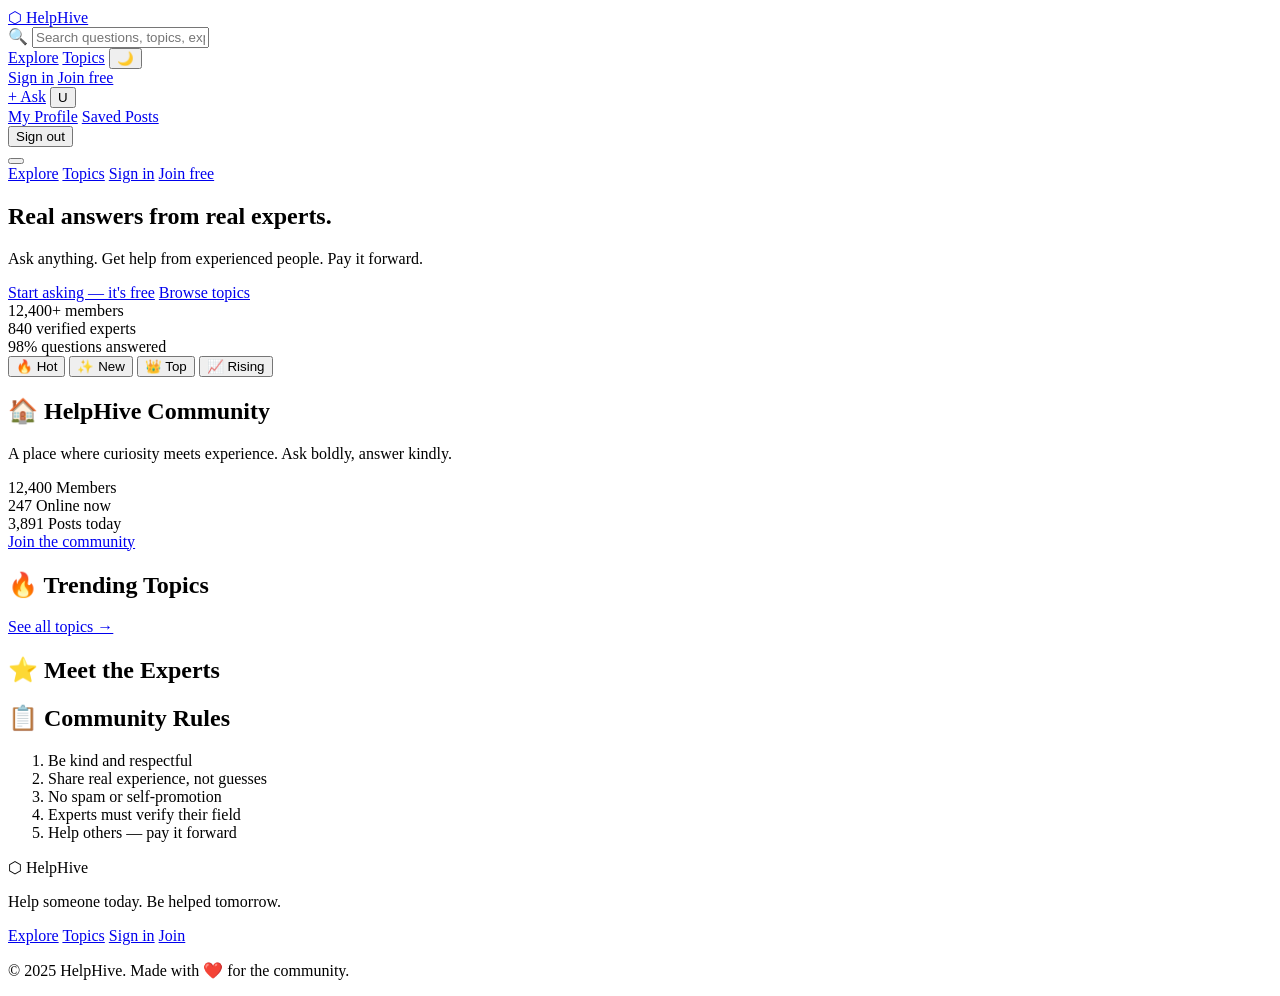
==== index.html @ 365abc17 "Add files via upload" ====
<!DOCTYPE html>
<html lang="en" data-theme="light">

<!--
  ============================================================
  HelpHive — index.html (HOME FEED)
  ============================================================
  This is the MAIN page users see when they visit the site.
  It shows a feed of posts from the community.

  BEGINNER TIP:
  Every HTML file starts with <!DOCTYPE html> — this tells
  the browser "this is a modern HTML5 page."

  The <html lang="en"> tag wraps EVERYTHING on the page.
  data-theme="light" is used by our CSS to switch between
  light and dark mode. JavaScript will change it to "dark".
  ============================================================
-->

<head>
  <!-- ── META TAGS ───────────────────────────────────────────
    Meta tags go in <head> — they are NOT visible on the page.
    They give the browser and search engines info about the page.
  ──────────────────────────────────────────────────────────── -->

  <!-- Tells the browser to use modern Unicode characters (emojis, special letters, etc.) -->
  <meta charset="UTF-8" />

  <!-- Makes the page look correct on phones (not zoomed out) -->
  <meta name="viewport" content="width=device-width, initial-scale=1.0" />

  <!-- The text shown in the browser tab -->
  <title>HelpHive — Home</title>

  <!-- A short description for search engines like Google -->
  <meta name="description" content="HelpHive — where young people find real answers from real experts." />

  <!-- ── GOOGLE FONTS ────────────────────────────────────────
    We load two fonts from Google:
    - "Plus Jakarta Sans" → used for headings (bold, modern)
    - "Inter" → used for body text (clean, readable)
    These two <link> tags must come BEFORE our CSS files.
  ──────────────────────────────────────────────────────────── -->
  <link rel="preconnect" href="https://fonts.googleapis.com" />
  <link rel="preconnect" href="https://fonts.gstatic.com" crossorigin />
  <link href="https://fonts.googleapis.com/css2?family=Plus+Jakarta+Sans:wght@400;500;600;700;800&family=Inter:wght@400;500;600&display=swap" rel="stylesheet" />

  <!-- ── CSS FILES ───────────────────────────────────────────
    We load our CSS in a specific order — each file builds on the previous one:
    1. reset.css      → removes all default browser styles
    2. variables.css  → defines our colors, sizes, fonts as variables
    3. components.css → styles for buttons, cards, navbar, etc.
    4. animations.css → all hover effects and transitions
  ──────────────────────────────────────────────────────────── -->
  <link rel="stylesheet" href="css/reset.css" />
  <link rel="stylesheet" href="css/variables.css" />
  <link rel="stylesheet" href="css/components.css" />
  <link rel="stylesheet" href="css/animations.css" />
</head>

<body>
  <!-- ══════════════════════════════════════════════════════
    NAVBAR — appears on EVERY page
    The <nav> tag is for navigation menus.
    class="navbar" means CSS will style it using .navbar rules.
  ══════════════════════════════════════════════════════════ -->
  <nav class="navbar">
    <div class="navbar__inner">

      <!-- LEFT SIDE: Logo -->
      <a href="index.html" class="navbar__logo">
        <!-- The logo icon (a honeycomb shape using text/emoji as placeholder) -->
        <span class="navbar__logo-icon" aria-hidden="true">⬡</span>
        <span class="navbar__logo-text">HelpHive</span>
      </a>

      <!-- CENTER: Search Bar -->
      <div class="navbar__search">
        <!-- role="search" tells screen readers this is a search area -->
        <div class="search-bar" role="search">
          <span class="search-bar__icon" aria-hidden="true">🔍</span>
          <input
            type="text"
            class="search-bar__input"
            placeholder="Search questions, topics, experts..."
            aria-label="Search HelpHive"
            id="searchInput"
          />
        </div>
      </div>

      <!-- RIGHT SIDE: Navigation Links + Buttons -->
      <div class="navbar__actions">
        <a href="explore.html" class="navbar__link">Explore</a>
        <a href="topic.html" class="navbar__link">Topics</a>

        <!-- Dark mode toggle button -->
        <!-- aria-label explains the button to screen readers (no visible text) -->
        <button class="btn btn--icon" id="themeToggle" aria-label="Toggle dark mode">
          <span id="themeIcon">🌙</span>
        </button>

        <!-- This shows when NOT logged in -->
        <div class="navbar__auth" id="navAuthButtons">
          <a href="login.html" class="btn btn--ghost">Sign in</a>
          <a href="signup.html" class="btn btn--primary">Join free</a>
        </div>

        <!-- This shows when logged IN (hidden by default, JS will show it) -->
        <div class="navbar__user hidden" id="navUserMenu">
          <a href="create-post.html" class="btn btn--accent">+ Ask</a>
          <button class="navbar__avatar" id="avatarBtn" aria-label="Open user menu">
            <!-- The avatar letter is set by JavaScript from the user's name -->
            <span id="avatarLetter">U</span>
          </button>
          <!-- Dropdown menu (shown when avatar is clicked) -->
          <div class="dropdown hidden" id="userDropdown">
            <a href="profile.html" class="dropdown__item">My Profile</a>
            <a href="profile.html#saved" class="dropdown__item">Saved Posts</a>
            <div class="dropdown__divider"></div>
            <button class="dropdown__item dropdown__item--danger" id="logoutBtn">Sign out</button>
          </div>
        </div>

        <!-- Hamburger button — only visible on mobile screens -->
        <button class="navbar__hamburger" id="hamburgerBtn" aria-label="Open menu">
          <span></span>
          <span></span>
          <span></span>
        </button>
      </div>
    </div>

    <!-- Mobile menu — slides down on small screens -->
    <div class="navbar__mobile-menu hidden" id="mobileMenu">
      <a href="explore.html" class="navbar__mobile-link">Explore</a>
      <a href="topic.html" class="navbar__mobile-link">Topics</a>
      <a href="login.html" class="navbar__mobile-link">Sign in</a>
      <a href="signup.html" class="navbar__mobile-link navbar__mobile-link--accent">Join free</a>
    </div>
  </nav>
  <!-- END NAVBAR -->

  <!-- ══════════════════════════════════════════════════════
    HERO BANNER — shown only on the home page
    A welcoming section at the top of the feed
  ══════════════════════════════════════════════════════════ -->
  <section class="hero">
    <div class="container">
      <div class="hero__content">
        <h1 class="hero__title">
          Real answers from <span class="hero__highlight">real experts.</span>
        </h1>
        <p class="hero__subtitle">
          Ask anything. Get help from experienced people. Pay it forward.
        </p>
        <div class="hero__cta">
          <a href="signup.html" class="btn btn--primary btn--large">Start asking — it's free</a>
          <a href="explore.html" class="btn btn--ghost btn--large">Browse topics</a>
        </div>
      </div>
      <!-- Floating stat badges (purely decorative, adds life to the hero) -->
      <div class="hero__stats" aria-hidden="true">
        <div class="stat-badge stat-badge--1">
          <span class="stat-badge__number" id="statMembers">12,400+</span>
          <span class="stat-badge__label">members</span>
        </div>
        <div class="stat-badge stat-badge--2">
          <span class="stat-badge__number" id="statExperts">840</span>
          <span class="stat-badge__label">verified experts</span>
        </div>
        <div class="stat-badge stat-badge--3">
          <span class="stat-badge__number" id="statAnswered">98%</span>
          <span class="stat-badge__label">questions answered</span>
        </div>
      </div>
    </div>
  </section>
  <!-- END HERO -->

  <!-- ══════════════════════════════════════════════════════
    MAIN CONTENT AREA
    <main> is the primary content of the page.
    We use a two-column layout: feed (left) + sidebar (right)
  ══════════════════════════════════════════════════════════ -->
  <main class="container layout--feed">

    <!-- ── LEFT COLUMN: POST FEED ────────────────────────── -->
    <section class="feed" aria-label="Post feed">

      <!-- Sort Tabs: Hot / New / Top / Rising -->
      <div class="feed__tabs" role="tablist" aria-label="Sort posts by">
        <!-- The "active" class highlights the selected tab -->
        <button class="feed__tab feed__tab--active" role="tab" data-sort="hot" aria-selected="true">
          🔥 Hot
        </button>
        <button class="feed__tab" role="tab" data-sort="new" aria-selected="false">
          ✨ New
        </button>
        <button class="feed__tab" role="tab" data-sort="top" aria-selected="false">
          👑 Top
        </button>
        <button class="feed__tab" role="tab" data-sort="rising" aria-selected="false">
          📈 Rising
        </button>
      </div>

      <!-- ── POST CARDS CONTAINER ──────────────────────────
        This <div> is EMPTY right now.
        JavaScript (posts.js) will read from data/posts.json
        and fill this area with post cards automatically.
        The class "reveal" triggers the scroll animation.
      ──────────────────────────────────────────────────────── -->
      <div class="post-list" id="postList" aria-live="polite">
        <!-- JS INSERTS POST CARDS HERE -->

        <!-- SKELETON LOADERS — shown while posts are loading -->
        <!-- JavaScript removes these once real posts appear -->
        <div class="post-card post-card--skeleton" aria-hidden="true">
          <div class="skeleton skeleton--vote"></div>
          <div class="post-card__body">
            <div class="skeleton skeleton--line skeleton--wide"></div>
            <div class="skeleton skeleton--line skeleton--medium"></div>
            <div class="skeleton skeleton--line skeleton--narrow"></div>
          </div>
        </div>
        <div class="post-card post-card--skeleton" aria-hidden="true">
          <div class="skeleton skeleton--vote"></div>
          <div class="post-card__body">
            <div class="skeleton skeleton--line skeleton--wide"></div>
            <div class="skeleton skeleton--line skeleton--medium"></div>
            <div class="skeleton skeleton--line skeleton--narrow"></div>
          </div>
        </div>
        <div class="post-card post-card--skeleton" aria-hidden="true">
          <div class="skeleton skeleton--vote"></div>
          <div class="post-card__body">
            <div class="skeleton skeleton--line skeleton--wide"></div>
            <div class="skeleton skeleton--line skeleton--medium"></div>
            <div class="skeleton skeleton--line skeleton--narrow"></div>
          </div>
        </div>
      </div>
      <!-- END POST LIST -->

    </section>
    <!-- END FEED -->

    <!-- ── RIGHT COLUMN: SIDEBAR ─────────────────────────── -->
    <aside class="sidebar" aria-label="Sidebar">

      <!-- Widget 1: Community Stats -->
      <div class="sidebar-widget reveal">
        <h2 class="sidebar-widget__title">🏠 HelpHive Community</h2>
        <p class="sidebar-widget__desc">
          A place where curiosity meets experience. Ask boldly, answer kindly.
        </p>
        <div class="community-stats">
          <!-- Each stat is a small number + label pair -->
          <div class="community-stat">
            <span class="community-stat__number" id="sidebarMembers">12,400</span>
            <span class="community-stat__label">Members</span>
          </div>
          <div class="community-stat">
            <span class="community-stat__number" id="sidebarOnline">247</span>
            <span class="community-stat__label">Online now</span>
          </div>
          <div class="community-stat">
            <span class="community-stat__number" id="sidebarPosts">3,891</span>
            <span class="community-stat__label">Posts today</span>
          </div>
        </div>
        <a href="signup.html" class="btn btn--primary btn--full">Join the community</a>
      </div>

      <!-- Widget 2: Trending Topics -->
      <div class="sidebar-widget reveal">
        <h2 class="sidebar-widget__title">🔥 Trending Topics</h2>
        <!-- This list is filled by JavaScript from topics.json -->
        <ul class="topic-list" id="sidebarTopics" aria-label="Trending topics">
          <!-- JS INSERTS TOPIC ITEMS HERE -->
        </ul>
        <a href="explore.html" class="sidebar-widget__link">See all topics →</a>
      </div>

      <!-- Widget 3: Meet the Experts -->
      <div class="sidebar-widget reveal">
        <h2 class="sidebar-widget__title">⭐ Meet the Experts</h2>
        <!-- Expert cards filled by JavaScript from users.json -->
        <div class="expert-list" id="sidebarExperts" aria-label="Featured experts">
          <!-- JS INSERTS EXPERT CARDS HERE -->
        </div>
      </div>

      <!-- Widget 4: House Rules -->
      <div class="sidebar-widget sidebar-widget--rules reveal">
        <h2 class="sidebar-widget__title">📋 Community Rules</h2>
        <ol class="rules-list">
          <li>Be kind and respectful</li>
          <li>Share real experience, not guesses</li>
          <li>No spam or self-promotion</li>
          <li>Experts must verify their field</li>
          <li>Help others — pay it forward</li>
        </ol>
      </div>

    </aside>
    <!-- END SIDEBAR -->

  </main>
  <!-- END MAIN -->

  <!-- ══════════════════════════════════════════════════════
    FOOTER — appears on every page
  ══════════════════════════════════════════════════════════ -->
  <footer class="footer">
    <div class="container footer__inner">
      <div class="footer__brand">
        <span class="footer__logo">⬡ HelpHive</span>
        <p class="footer__tagline">Help someone today. Be helped tomorrow.</p>
      </div>
      <nav class="footer__links" aria-label="Footer navigation">
        <a href="explore.html">Explore</a>
        <a href="topic.html">Topics</a>
        <a href="login.html">Sign in</a>
        <a href="signup.html">Join</a>
      </nav>
      <p class="footer__copy">© 2025 HelpHive. Made with ❤️ for the community.</p>
    </div>
  </footer>

  <!-- ══════════════════════════════════════════════════════
    TOAST NOTIFICATION CONTAINER
    This div is always in the page but invisible.
    JavaScript makes it appear when we need to show a message
    like "Voted!" or "Post saved!"
  ══════════════════════════════════════════════════════════ -->
  <div class="toast-container" id="toastContainer" aria-live="assertive" aria-atomic="true"></div>

  <!-- ── JAVASCRIPT FILES ────────────────────────────────────
    Scripts go at the BOTTOM of <body> — this is important!
    If scripts load before the HTML, they can't find elements.
    Load order matters:
    1. app.js   → runs first, sets up theme, navbar
    2. posts.js → loads post data and renders cards
    3. ui.js    → handles animations, toasts, modals
    4. auth.js  → checks if user is logged in
  ──────────────────────────────────────────────────────────── -->
  <script src="js/app.js"></script>
  <script src="js/posts.js"></script>
  <script src="js/ui.js"></script>
  <script src="js/auth.js"></script>
</body>
</html>
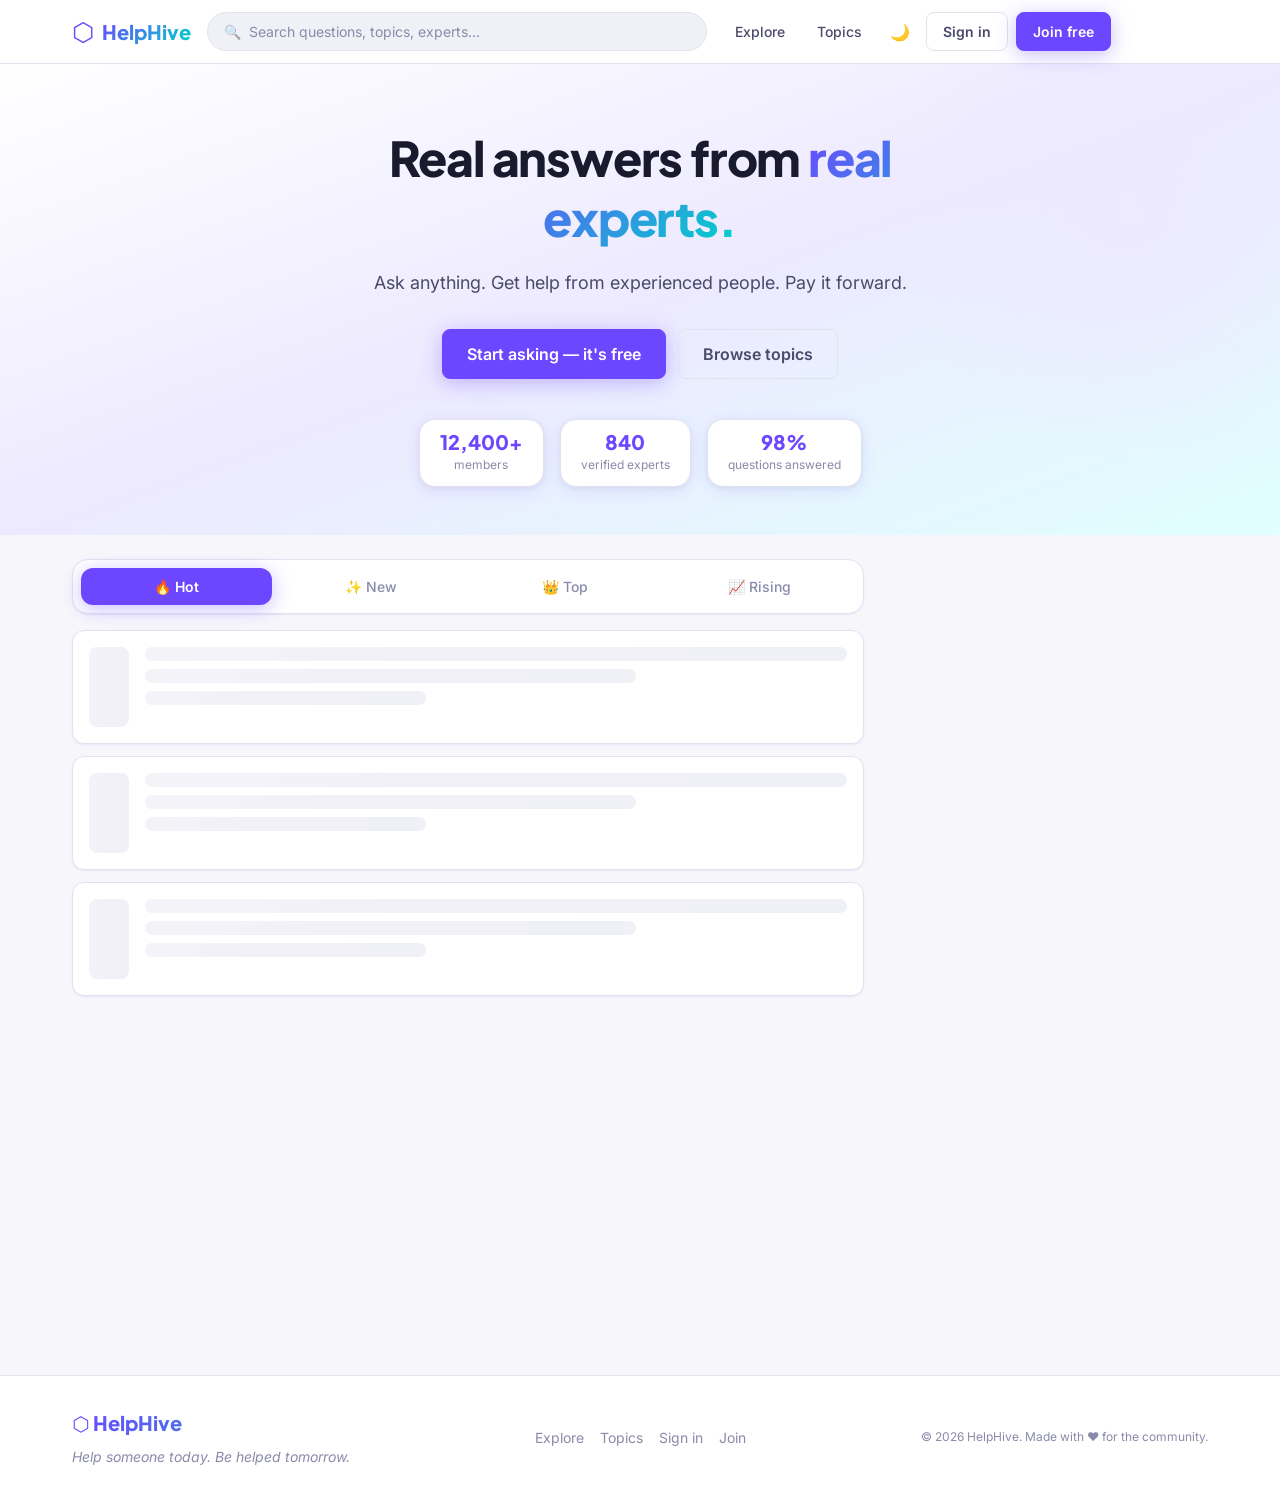
==== commit 83c292b0: "Update footer copyright year to 2026" ====
--- a/index.html
+++ b/index.html
@@ -326,7 +326,7 @@
         <a href="login.html">Sign in</a>
         <a href="signup.html">Join</a>
       </nav>
-      <p class="footer__copy">© 2025 HelpHive. Made with ❤️ for the community.</p>
+      <p class="footer__copy">© 2026 HelpHive. Made with ❤️ for the community.</p>
     </div>
   </footer>
 
--- a/css/variables.css
+++ b/css/variables.css
@@ -0,0 +1,256 @@
+/* ============================================================
+   HelpHive — variables.css
+   ============================================================
+   PURPOSE: Define ALL design tokens (colors, fonts, sizes,
+   spacing) as CSS custom properties (variables).
+
+   BEGINNER TIP:
+   A CSS variable looks like this: --variable-name: value;
+   You SET it inside :root {} which means "the whole page".
+   You USE it anywhere with: var(--variable-name)
+
+   WHY use variables?
+   If you want to change the brand color, you change ONE line
+   here and it updates everywhere on the whole site instantly!
+   ============================================================ */
+
+
+/* ── :root = LIGHT MODE (default) ──────────────────────────────
+   :root means the <html> element — the very top of the page.
+   Variables set here are available everywhere in CSS.
+────────────────────────────────────────────────────────────── */
+:root {
+
+  /* ────────────────────────────────────────────────────────
+     BRAND COLORS — the core HelpHive palette
+     Deep violet + electric teal = energetic, trustworthy, modern
+  ──────────────────────────────────────────────────────────── */
+
+  /* Primary brand — deep violet */
+  --color-brand:        #6C47FF;   /* Main brand color (buttons, links, accents) */
+  --color-brand-hover:  #5535E0;   /* Slightly darker for hover states */
+  --color-brand-light:  #EDE9FF;   /* Very light violet for backgrounds */
+  --color-brand-dark:   #3D1FCC;   /* Dark violet for text on light backgrounds */
+
+  /* Accent — electric teal */
+  --color-accent:       #00D4C8;   /* Secondary accent (tags, highlights) */
+  --color-accent-hover: #00B5AB;   /* Slightly darker for hover */
+  --color-accent-light: #E0FFFE;   /* Very light teal for backgrounds */
+
+  /* Vote colors */
+  --color-upvote:       #FF8C42;   /* Warm amber for upvote */
+  --color-upvote-bg:    #FFF4EC;   /* Light amber background */
+  --color-downvote:     #8B9AB5;   /* Muted blue-grey for downvote */
+
+  /* Status colors */
+  --color-success:      #22C55E;   /* Green — success messages */
+  --color-success-bg:   #F0FDF4;
+  --color-warning:      #F59E0B;   /* Amber — warnings */
+  --color-warning-bg:   #FFFBEB;
+  --color-danger:       #EF4444;   /* Red — errors, delete actions */
+  --color-danger-bg:    #FEF2F2;
+  --color-danger-hover: #DC2626;
+
+  /* Expert badge — golden gradient */
+  --color-expert:       #F59E0B;   /* Gold for expert badges */
+  --color-expert-bg:    #FFFBEB;
+  --color-expert-dark:  #92400E;
+
+  /* ────────────────────────────────────────────────────────
+     BACKGROUNDS & SURFACES — light mode
+     We use a warm near-white, not pure white, for a softer feel.
+  ──────────────────────────────────────────────────────────── */
+  --color-bg:           #F7F7FB;   /* Main page background */
+  --color-surface:      #FFFFFF;   /* Cards, widgets, inputs */
+  --color-surface-2:    #F0F0F7;   /* Slightly elevated surface */
+  --color-surface-hover:#EAEAF5;   /* Surface on hover */
+
+  /* ────────────────────────────────────────────────────────
+     TEXT COLORS — light mode
+  ──────────────────────────────────────────────────────────── */
+  --color-text:         #1A1A2E;   /* Primary text — near-black with blue tint */
+  --color-text-soft:    #4A4A6A;   /* Secondary text — softer, for meta info */
+  --color-text-muted:   #8A8AAA;   /* Muted text — timestamps, hints */
+  --color-text-on-brand:#FFFFFF;   /* Text on brand-colored backgrounds */
+
+  /* ────────────────────────────────────────────────────────
+     BORDERS
+  ──────────────────────────────────────────────────────────── */
+  --color-border:       #E2E2EF;   /* Default border */
+  --color-border-strong:#C5C5DD;   /* Stronger border for emphasis */
+
+  /* ────────────────────────────────────────────────────────
+     NAVBAR
+  ──────────────────────────────────────────────────────────── */
+  --color-navbar-bg:    rgba(255, 255, 255, 0.92); /* Semi-transparent */
+  --color-navbar-border:#E2E2EF;
+
+  /* ────────────────────────────────────────────────────────
+     SHADOWS — creates depth effect
+     Box shadows use: x-offset y-offset blur spread color
+  ──────────────────────────────────────────────────────────── */
+  --shadow-sm:    0 1px 3px rgba(108, 71, 255, 0.06),
+                  0 1px 2px rgba(0, 0, 0, 0.04);
+  --shadow-md:    0 4px 16px rgba(108, 71, 255, 0.10),
+                  0 2px 6px rgba(0, 0, 0, 0.06);
+  --shadow-lg:    0 10px 40px rgba(108, 71, 255, 0.14),
+                  0 4px 12px rgba(0, 0, 0, 0.08);
+  --shadow-brand: 0 4px 20px rgba(108, 71, 255, 0.35); /* Glowing brand shadow */
+  --shadow-expert:0 0 16px rgba(245, 158, 11, 0.40);  /* Glowing gold for experts */
+
+  /* ────────────────────────────────────────────────────────
+     TYPOGRAPHY — fonts and sizes
+  ──────────────────────────────────────────────────────────── */
+
+  /* Font families */
+  --font-display: 'Plus Jakarta Sans', system-ui, sans-serif; /* For headings */
+  --font-body:    'Inter', system-ui, sans-serif;              /* For body text */
+
+  /* Font sizes — named by their use, not just px values */
+  --text-xs:   0.75rem;    /*  12px — tiny labels, hints */
+  --text-sm:   0.875rem;   /*  14px — secondary text, captions */
+  --text-base: 1rem;       /*  16px — main body text */
+  --text-lg:   1.125rem;   /*  18px — slightly large body */
+  --text-xl:   1.25rem;    /*  20px — small headings */
+  --text-2xl:  1.5rem;     /*  24px — card headings */
+  --text-3xl:  1.875rem;   /*  30px — section headings */
+  --text-4xl:  2.25rem;    /*  36px — page titles */
+  --text-5xl:  3rem;       /*  48px — hero headings */
+
+  /* Font weights */
+  --weight-normal: 400;    /* Regular text */
+  --weight-medium: 500;    /* Slightly emphasized */
+  --weight-semibold: 600;  /* Labels, nav links */
+  --weight-bold:   700;    /* Headings */
+  --weight-extrabold: 800; /* Hero titles */
+
+  /* Line heights (spacing between lines of text) */
+  --leading-none:   1;     /* No extra space — icon-only */
+  --leading-tight:  1.25;  /* Headings */
+  --leading-snug:   1.375; /* Sub-headings */
+  --leading-normal: 1.5;   /* Body text */
+  --leading-relaxed:1.625; /* Long-form reading */
+
+  /* Letter spacing */
+  --tracking-tight: -0.025em;  /* Slightly compressed — big headings */
+  --tracking-normal: 0em;
+  --tracking-wide:  0.05em;    /* Spread out — small caps, labels */
+
+  /* ────────────────────────────────────────────────────────
+     SPACING SCALE — based on 4px grid
+     8px = 0.5rem, 16px = 1rem, 24px = 1.5rem, etc.
+     Using a scale keeps spacing consistent everywhere.
+  ──────────────────────────────────────────────────────────── */
+  --space-1:  0.25rem;   /*  4px */
+  --space-2:  0.5rem;    /*  8px */
+  --space-3:  0.75rem;   /* 12px */
+  --space-4:  1rem;      /* 16px */
+  --space-5:  1.25rem;   /* 20px */
+  --space-6:  1.5rem;    /* 24px */
+  --space-8:  2rem;      /* 32px */
+  --space-10: 2.5rem;    /* 40px */
+  --space-12: 3rem;      /* 48px */
+  --space-16: 4rem;      /* 64px */
+  --space-20: 5rem;      /* 80px */
+
+  /* ────────────────────────────────────────────────────────
+     BORDER RADIUS — how rounded corners are
+  ──────────────────────────────────────────────────────────── */
+  --radius-sm:   0.25rem;    /*  4px — subtle rounding */
+  --radius-md:   0.5rem;     /*  8px — buttons, inputs */
+  --radius-lg:   0.75rem;    /* 12px — cards */
+  --radius-xl:   1rem;       /* 16px — modals, larger cards */
+  --radius-2xl:  1.5rem;     /* 24px — pill shapes */
+  --radius-full: 9999px;     /* Perfect circle / pill */
+
+  /* ────────────────────────────────────────────────────────
+     TRANSITIONS — how fast animations happen
+  ──────────────────────────────────────────────────────────── */
+  --transition-fast:   150ms ease;        /* Quick: hover color changes */
+  --transition-base:   250ms ease;        /* Normal: most transitions */
+  --transition-slow:   400ms ease;        /* Slow: panel slides, reveals */
+  --transition-bounce: 300ms cubic-bezier(0.34, 1.56, 0.64, 1); /* Springy feel */
+
+  /* ────────────────────────────────────────────────────────
+     LAYOUT — page width and spacing
+  ──────────────────────────────────────────────────────────── */
+  --max-width:      1200px;   /* Maximum page content width */
+  --navbar-height:  64px;     /* Height of the fixed navbar */
+  --sidebar-width:  320px;    /* Width of the right sidebar */
+  --feed-width:     680px;    /* Width of the post feed */
+
+  /* Horizontal padding on the container */
+  --container-pad-x: clamp(1rem, 4vw, 2rem);
+  /* clamp(min, preferred, max) — smart responsive value */
+}
+
+
+/* ── DARK MODE ──────────────────────────────────────────────────
+   When JavaScript sets data-theme="dark" on the <body> tag,
+   these variable values OVERRIDE the ones above.
+   Only the color values need to change — fonts, spacing,
+   radius, and transitions stay the same.
+
+   BEGINNER TIP:
+   [data-theme="dark"] is a CSS "attribute selector".
+   It means "select the element that has data-theme set to dark".
+────────────────────────────────────────────────────────────── */
+[data-theme="dark"] {
+
+  /* Brand stays the same — violet works great on dark too */
+  --color-brand:        #7C5CFF;   /* Slightly lighter for better dark contrast */
+  --color-brand-hover:  #9070FF;
+  --color-brand-light:  #1E1640;   /* Dark violet tint for backgrounds */
+  --color-brand-dark:   #C4B5FF;   /* Light for text on dark */
+
+  --color-accent:       #00E5D8;   /* Brighter teal on dark */
+  --color-accent-light: #0D2E2D;
+
+  /* Dark backgrounds */
+  --color-bg:           #0F0F1A;   /* Main background — very dark navy */
+  --color-surface:      #1A1A2E;   /* Cards — dark navy */
+  --color-surface-2:    #22223A;   /* Elevated surface */
+  --color-surface-hover:#2A2A45;   /* Hover state */
+
+  /* Dark text */
+  --color-text:         #E8E8F5;   /* Near-white with slight blue tint */
+  --color-text-soft:    #9898BB;   /* Secondary text */
+  --color-text-muted:   #5C5C7A;   /* Muted text */
+
+  /* Dark borders */
+  --color-border:       #2A2A45;
+  --color-border-strong:#3A3A5C;
+
+  /* Dark navbar */
+  --color-navbar-bg:    rgba(15, 15, 26, 0.95);
+  --color-navbar-border:#2A2A45;
+
+  /* Darker shadows (less visible on dark backgrounds) */
+  --shadow-sm:    0 1px 3px rgba(0, 0, 0, 0.3);
+  --shadow-md:    0 4px 16px rgba(0, 0, 0, 0.4);
+  --shadow-lg:    0 10px 40px rgba(0, 0, 0, 0.5);
+  --shadow-brand: 0 4px 20px rgba(124, 92, 255, 0.5);
+
+  /* Status colors get lighter on dark backgrounds */
+  --color-success-bg:   #052E16;
+  --color-warning-bg:   #1C1400;
+  --color-danger-bg:    #1C0000;
+  --color-expert-bg:    #1C1000;
+}
+
+
+/* ── REDUCED MOTION ─────────────────────────────────────────────
+   Some users have motion sickness or prefer less animation.
+   This media query detects that setting and turns off animations.
+   This is an important accessibility feature.
+────────────────────────────────────────────────────────────── */
+@media (prefers-reduced-motion: reduce) {
+  *,
+  *::before,
+  *::after {
+    animation-duration: 0.01ms !important;
+    animation-iteration-count: 1 !important;
+    transition-duration: 0.01ms !important;
+    scroll-behavior: auto !important;
+  }
+}
--- a/css/components.css
+++ b/css/components.css
@@ -0,0 +1,3101 @@
+/* ============================================================
+   HelpHive — components.css
+   ============================================================
+   PURPOSE: Style every reusable UI piece — navbar, cards,
+   buttons, forms, sidebar, comments, modals, and more.
+
+   BEGINNER TIP:
+   CSS classes start with a dot: .class-name { }
+   We use a naming system called BEM:
+     .block {}           — the main component
+     .block__element {}  — a part inside it
+     .block--modifier {} — a variation of it
+   Example: .post-card, .post-card__title, .post-card--skeleton
+
+   ORDER MATTERS: More specific styles should come AFTER
+   general ones, so they can override them.
+   ============================================================ */
+
+
+/* ══════════════════════════════════════════════════════════════
+   1. LAYOUT UTILITIES
+   These classes control the overall page structure.
+══════════════════════════════════════════════════════════════ */
+
+/* .container centers page content and adds side padding */
+.container {
+  width: 100%;
+  max-width: var(--max-width);
+  margin-inline: auto;           /* margin-inline = left + right margin */
+  padding-inline: var(--container-pad-x);
+}
+
+/* Two-column layout: feed + sidebar (used on index, topic pages) */
+.layout--feed {
+  display: grid;
+  /* feed takes as much space as possible, sidebar has a fixed width */
+  grid-template-columns: 1fr var(--sidebar-width);
+  gap: var(--space-6);
+  padding-top: var(--space-6);
+  padding-bottom: var(--space-16);
+  align-items: start; /* Columns start at the top, don't stretch */
+}
+
+/* Layout for post detail page */
+.layout--post {
+  display: grid;
+  /* Main content | comments take 2/3, sidebar takes 1/3 */
+  grid-template-columns: 1fr var(--sidebar-width);
+  grid-template-rows: auto auto;
+  gap: var(--space-6);
+  padding-top: var(--space-6);
+  padding-bottom: var(--space-16);
+  align-items: start;
+}
+
+/* The comments section spans below the main article */
+.comments-section {
+  grid-column: 1 / 2; /* Stay in first column */
+}
+
+/* Profile page layout */
+.layout--profile {
+  padding-top: var(--space-4);
+  padding-bottom: var(--space-16);
+}
+
+/* Create post layout */
+.layout--create {
+  display: grid;
+  grid-template-columns: 1fr 320px;
+  gap: var(--space-6);
+  padding-top: var(--space-6);
+  padding-bottom: var(--space-16);
+  align-items: start;
+}
+
+/* Section header row (title + count on same line) */
+.section-header {
+  display: flex;
+  align-items: baseline;
+  justify-content: space-between;
+  margin-bottom: var(--space-5);
+}
+
+.section-title {
+  font-size: var(--text-xl);
+  font-weight: var(--weight-bold);
+  color: var(--color-text);
+}
+
+.section-count {
+  font-size: var(--text-sm);
+  color: var(--color-text-muted);
+}
+
+.section-sub {
+  font-size: var(--text-sm);
+  color: var(--color-text-soft);
+  margin-top: var(--space-1);
+}
+
+
+/* ══════════════════════════════════════════════════════════════
+   2. NAVBAR
+   Fixed at top. Background has blur effect for modern look.
+══════════════════════════════════════════════════════════════ */
+.navbar {
+  position: fixed;           /* Stays at top as you scroll */
+  top: 0;
+  left: 0;
+  right: 0;
+  z-index: 100;              /* z-index: higher = on top of other elements */
+  background: var(--color-navbar-bg);
+  border-bottom: 1px solid var(--color-navbar-border);
+  height: var(--navbar-height);
+
+  /* "Frosted glass" effect — blurs the content behind the navbar */
+  backdrop-filter: blur(12px);
+  -webkit-backdrop-filter: blur(12px); /* Safari needs the -webkit- prefix */
+
+  transition:
+    background var(--transition-base),
+    border-color var(--transition-base);
+}
+
+/* .navbar--minimal is for auth pages (login, signup) — no search bar */
+.navbar--minimal {
+  background: var(--color-surface);
+}
+
+/* The inner row — logo | search | actions all in a line */
+.navbar__inner {
+  display: flex;
+  align-items: center;
+  gap: var(--space-4);
+  height: 100%;
+  max-width: var(--max-width);
+  margin-inline: auto;
+  padding-inline: var(--container-pad-x);
+}
+
+/* LOGO — the brand name in the navbar */
+.navbar__logo {
+  display: flex;
+  align-items: center;
+  gap: var(--space-2);
+  text-decoration: none;
+  flex-shrink: 0; /* Don't let it shrink when space is tight */
+}
+
+.navbar__logo-icon {
+  font-size: 1.6rem;
+  color: var(--color-brand);
+  line-height: 1;
+
+  /* Spinning animation on hover — defined in animations.css */
+  transition: transform var(--transition-base);
+}
+
+.navbar__logo:hover .navbar__logo-icon {
+  transform: rotate(60deg) scale(1.1);
+}
+
+.navbar__logo-text {
+  font-family: var(--font-display);
+  font-size: var(--text-xl);
+  font-weight: var(--weight-extrabold);
+  color: var(--color-text);
+
+  /* Gradient text effect */
+  background: linear-gradient(135deg, var(--color-brand), var(--color-accent));
+  -webkit-background-clip: text;  /* Clip gradient to text shape */
+  -webkit-text-fill-color: transparent;
+  background-clip: text;
+}
+
+/* SEARCH BAR in navbar */
+.navbar__search {
+  flex: 1;        /* Take all remaining space */
+  max-width: 500px;
+}
+
+.search-bar {
+  display: flex;
+  align-items: center;
+  gap: var(--space-2);
+  background: var(--color-surface-2);
+  border: 1.5px solid var(--color-border);
+  border-radius: var(--radius-full);
+  padding: var(--space-2) var(--space-4);
+  transition:
+    border-color var(--transition-fast),
+    box-shadow var(--transition-fast),
+    background var(--transition-fast);
+}
+
+.search-bar:focus-within {
+  /* :focus-within applies when any child is focused */
+  border-color: var(--color-brand);
+  box-shadow: 0 0 0 3px var(--color-brand-light);
+  background: var(--color-surface);
+}
+
+.search-bar--large {
+  padding: var(--space-3) var(--space-5);
+  border-radius: var(--radius-xl);
+}
+
+.search-bar__icon {
+  font-size: var(--text-sm);
+  opacity: 0.5;
+  flex-shrink: 0;
+}
+
+.search-bar__input {
+  flex: 1;
+  font-size: var(--text-sm);
+  background: none;
+  border: none;
+  color: var(--color-text);
+}
+
+.search-bar__input::placeholder {
+  color: var(--color-text-muted);
+}
+
+/* RIGHT SIDE ACTIONS */
+.navbar__actions {
+  display: flex;
+  align-items: center;
+  gap: var(--space-2);
+  flex-shrink: 0;
+}
+
+.navbar__link {
+  font-size: var(--text-sm);
+  font-weight: var(--weight-medium);
+  color: var(--color-text-soft);
+  padding: var(--space-2) var(--space-3);
+  border-radius: var(--radius-md);
+  transition: color var(--transition-fast), background var(--transition-fast);
+  white-space: nowrap;
+}
+
+.navbar__link:hover,
+.navbar__link--active {
+  color: var(--color-brand);
+  background: var(--color-brand-light);
+}
+
+.navbar__auth {
+  display: flex;
+  align-items: center;
+  gap: var(--space-2);
+}
+
+.navbar__user {
+  display: flex;
+  align-items: center;
+  gap: var(--space-3);
+  position: relative; /* So the dropdown can position itself here */
+}
+
+/* Avatar circle button */
+.navbar__avatar {
+  width: 36px;
+  height: 36px;
+  border-radius: var(--radius-full);
+  background: linear-gradient(135deg, var(--color-brand), var(--color-accent));
+  color: white;
+  font-weight: var(--weight-bold);
+  font-size: var(--text-sm);
+  display: flex;
+  align-items: center;
+  justify-content: center;
+  cursor: pointer;
+  border: 2px solid transparent;
+  transition: border-color var(--transition-fast), transform var(--transition-bounce);
+}
+
+.navbar__avatar:hover {
+  border-color: var(--color-brand);
+  transform: scale(1.08);
+}
+
+/* DROPDOWN MENU */
+.dropdown {
+  position: absolute;
+  top: calc(100% + 8px);  /* Just below the avatar */
+  right: 0;
+  background: var(--color-surface);
+  border: 1px solid var(--color-border);
+  border-radius: var(--radius-lg);
+  box-shadow: var(--shadow-lg);
+  min-width: 180px;
+  overflow: hidden;
+  z-index: 200;
+
+  /* Animation: slide in from top */
+  animation: dropdownIn var(--transition-base) forwards;
+}
+
+@keyframes dropdownIn {
+  from { opacity: 0; transform: translateY(-8px); }
+  to   { opacity: 1; transform: translateY(0); }
+}
+
+.dropdown__item {
+  display: block;
+  width: 100%;
+  padding: var(--space-3) var(--space-4);
+  font-size: var(--text-sm);
+  color: var(--color-text-soft);
+  text-align: left;
+  transition: background var(--transition-fast), color var(--transition-fast);
+  cursor: pointer;
+}
+
+.dropdown__item:hover {
+  background: var(--color-surface-2);
+  color: var(--color-text);
+}
+
+.dropdown__item--danger {
+  color: var(--color-danger);
+}
+
+.dropdown__item--danger:hover {
+  background: var(--color-danger-bg);
+  color: var(--color-danger-hover);
+}
+
+.dropdown__divider {
+  height: 1px;
+  background: var(--color-border);
+  margin: var(--space-1) 0;
+}
+
+/* HAMBURGER — mobile menu button (3 stacked lines) */
+.navbar__hamburger {
+  display: none; /* Hidden on desktop */
+  flex-direction: column;
+  justify-content: center;
+  gap: 5px;
+  width: 36px;
+  height: 36px;
+  padding: var(--space-2);
+  border-radius: var(--radius-md);
+  cursor: pointer;
+  transition: background var(--transition-fast);
+}
+
+.navbar__hamburger:hover {
+  background: var(--color-surface-2);
+}
+
+/* Each line of the hamburger icon */
+.navbar__hamburger span {
+  display: block;
+  width: 100%;
+  height: 2px;
+  background: var(--color-text-soft);
+  border-radius: var(--radius-full);
+  transition: transform var(--transition-base), opacity var(--transition-base);
+}
+
+/* MOBILE MENU — slides down from navbar */
+.navbar__mobile-menu {
+  border-top: 1px solid var(--color-border);
+  padding: var(--space-3) var(--container-pad-x);
+  display: flex;
+  flex-direction: column;
+  gap: var(--space-1);
+  background: var(--color-navbar-bg);
+  backdrop-filter: blur(12px);
+}
+
+.navbar__mobile-link {
+  display: block;
+  padding: var(--space-3) var(--space-4);
+  font-size: var(--text-base);
+  font-weight: var(--weight-medium);
+  color: var(--color-text-soft);
+  border-radius: var(--radius-md);
+  transition: background var(--transition-fast), color var(--transition-fast);
+}
+
+.navbar__mobile-link:hover {
+  background: var(--color-surface-2);
+  color: var(--color-text);
+}
+
+.navbar__mobile-link--accent {
+  color: var(--color-brand);
+  font-weight: var(--weight-bold);
+}
+
+/* Add top padding to body so content isn't hidden under fixed navbar */
+body {
+  padding-top: var(--navbar-height);
+}
+
+
+/* ══════════════════════════════════════════════════════════════
+   3. BUTTONS
+   All button styles in one place.
+══════════════════════════════════════════════════════════════ */
+
+/* BASE BUTTON — all buttons share these styles */
+.btn {
+  display: inline-flex;
+  align-items: center;
+  justify-content: center;
+  gap: var(--space-2);
+  padding: var(--space-2) var(--space-4);
+  font-size: var(--text-sm);
+  font-weight: var(--weight-semibold);
+  font-family: var(--font-body);
+  border-radius: var(--radius-md);
+  cursor: pointer;
+  text-decoration: none;
+  white-space: nowrap;
+  border: 1.5px solid transparent;
+  line-height: 1.5;
+
+  /* Transition all changes smoothly */
+  transition:
+    background var(--transition-fast),
+    color var(--transition-fast),
+    border-color var(--transition-fast),
+    box-shadow var(--transition-fast),
+    transform var(--transition-bounce);
+}
+
+/* Small "bounce up" on hover and satisfying "press down" on click */
+.btn:hover {
+  transform: translateY(-1px);
+}
+
+.btn:active {
+  transform: translateY(1px) scale(0.98);
+}
+
+/* BUTTON VARIANTS */
+
+/* Primary — solid brand color (most important actions) */
+.btn--primary {
+  background: var(--color-brand);
+  color: var(--color-text-on-brand);
+  border-color: var(--color-brand);
+  box-shadow: var(--shadow-brand);
+}
+
+.btn--primary:hover {
+  background: var(--color-brand-hover);
+  border-color: var(--color-brand-hover);
+  box-shadow: 0 6px 24px rgba(108, 71, 255, 0.45);
+  color: white;
+}
+
+/* Ghost — transparent with border (secondary actions) */
+.btn--ghost {
+  background: transparent;
+  color: var(--color-text-soft);
+  border-color: var(--color-border);
+}
+
+.btn--ghost:hover {
+  background: var(--color-surface-2);
+  color: var(--color-text);
+  border-color: var(--color-border-strong);
+}
+
+/* Accent — teal (alternative actions, tags) */
+.btn--accent {
+  background: var(--color-accent);
+  color: #0A2525;  /* Dark text on teal for contrast */
+  border-color: var(--color-accent);
+}
+
+.btn--accent:hover {
+  background: var(--color-accent-hover);
+  border-color: var(--color-accent-hover);
+  color: #0A2525;
+}
+
+/* Danger — red (delete, report) */
+.btn--danger {
+  color: var(--color-danger);
+  border-color: transparent;
+}
+
+.btn--danger:hover {
+  background: var(--color-danger-bg);
+  border-color: var(--color-danger);
+}
+
+/* Social — for Google/GitHub login buttons */
+.btn--social {
+  background: var(--color-surface-2);
+  color: var(--color-text);
+  border: 1.5px solid var(--color-border);
+  flex: 1;
+  padding: var(--space-3) var(--space-4);
+}
+
+.btn--social:hover {
+  background: var(--color-surface-hover);
+  border-color: var(--color-border-strong);
+}
+
+/* Icon — square button for icons (dark mode toggle) */
+.btn--icon {
+  width: 36px;
+  height: 36px;
+  padding: 0;
+  border-radius: var(--radius-md);
+  font-size: 1rem;
+  color: var(--color-text-soft);
+  border: 1.5px solid transparent;
+}
+
+.btn--icon:hover {
+  background: var(--color-surface-2);
+  color: var(--color-text);
+  border-color: var(--color-border);
+  transform: translateY(0) rotate(12deg); /* Fun rotate on hover */
+}
+
+/* SIZE MODIFIERS */
+.btn--small {
+  padding: var(--space-1) var(--space-3);
+  font-size: var(--text-xs);
+}
+
+.btn--large {
+  padding: var(--space-3) var(--space-6);
+  font-size: var(--text-base);
+}
+
+/* Full width button */
+.btn--full {
+  width: 100%;
+  display: flex;
+}
+
+
+/* ══════════════════════════════════════════════════════════════
+   4. BADGES
+   Small labels that show user status (Expert, Helper, etc.)
+══════════════════════════════════════════════════════════════ */
+.badge {
+  display: inline-flex;
+  align-items: center;
+  gap: var(--space-1);
+  padding: 2px var(--space-2);
+  border-radius: var(--radius-full);
+  font-size: var(--text-xs);
+  font-weight: var(--weight-semibold);
+  line-height: 1.5;
+  white-space: nowrap;
+}
+
+/* Expert badge — gold with glow (most important badge) */
+.badge--expert {
+  background: var(--color-expert-bg);
+  color: var(--color-expert-dark);
+  border: 1px solid var(--color-expert);
+
+  /* Glow animation is in animations.css */
+  animation: expertGlow 3s ease-in-out infinite;
+}
+
+/* Larger version of the expert badge */
+.badge--large {
+  font-size: var(--text-sm);
+  padding: var(--space-1) var(--space-3);
+}
+
+/* Answer type badge */
+.badge--answer {
+  background: var(--color-success-bg);
+  color: var(--color-success);
+  border: 1px solid var(--color-success);
+}
+
+.badge--question {
+  background: var(--color-brand-light);
+  color: var(--color-brand);
+  border: 1px solid var(--color-brand);
+}
+
+/* Earned achievement badges on profile */
+.earned-badge {
+  display: inline-flex;
+  align-items: center;
+  gap: var(--space-1);
+  padding: var(--space-2) var(--space-3);
+  background: var(--color-surface-2);
+  border: 1.5px solid var(--color-border);
+  border-radius: var(--radius-full);
+  font-size: var(--text-sm);
+  font-weight: var(--weight-medium);
+  color: var(--color-text-soft);
+  transition: border-color var(--transition-fast), color var(--transition-fast);
+}
+
+.earned-badge:hover {
+  border-color: var(--color-brand);
+  color: var(--color-brand);
+}
+
+
+/* ══════════════════════════════════════════════════════════════
+   5. TOPIC TAGS (small colored pill labels)
+══════════════════════════════════════════════════════════════ */
+.topic-tag {
+  display: inline-flex;
+  align-items: center;
+  padding: 2px var(--space-3);
+  background: var(--color-accent-light);
+  color: var(--color-accent-hover);
+  border-radius: var(--radius-full);
+  font-size: var(--text-xs);
+  font-weight: var(--weight-semibold);
+  text-decoration: none;
+  transition:
+    background var(--transition-fast),
+    color var(--transition-fast),
+    transform var(--transition-bounce);
+}
+
+.topic-tag:hover {
+  background: var(--color-accent);
+  color: #0A2525;
+  transform: translateY(-1px);
+}
+
+/* Small keyword tag (used in post detail tags section) */
+.tag {
+  display: inline-block;
+  padding: 2px var(--space-2);
+  background: var(--color-surface-2);
+  border: 1px solid var(--color-border);
+  border-radius: var(--radius-sm);
+  font-size: var(--text-xs);
+  color: var(--color-text-muted);
+  font-family: monospace; /* Code font for tag keywords */
+}
+
+
+/* ══════════════════════════════════════════════════════════════
+   6. HERO SECTION (index.html only)
+══════════════════════════════════════════════════════════════ */
+.hero {
+  background: linear-gradient(
+    160deg,
+    var(--color-surface) 0%,
+    var(--color-brand-light) 50%,
+    var(--color-accent-light) 100%
+  );
+  padding: var(--space-16) 0 var(--space-12);
+  overflow: hidden;
+  position: relative;
+}
+
+/* Decorative background blob */
+.hero::before {
+  content: '';
+  position: absolute;
+  top: -100px;
+  right: -100px;
+  width: 500px;
+  height: 500px;
+  background: radial-gradient(circle, var(--color-brand-light) 0%, transparent 70%);
+  border-radius: var(--radius-full);
+  pointer-events: none; /* Clicks go through this element */
+}
+
+.hero .container {
+  display: flex;
+  flex-direction: column;
+  align-items: center;
+  text-align: center;
+  position: relative;
+  z-index: 1; /* Above the ::before blob */
+}
+
+.hero__content {
+  max-width: 640px;
+}
+
+.hero__title {
+  font-size: clamp(var(--text-3xl), 5vw, var(--text-5xl));
+  font-weight: var(--weight-extrabold);
+  line-height: var(--leading-tight);
+  letter-spacing: var(--tracking-tight);
+  color: var(--color-text);
+  margin-bottom: var(--space-5);
+}
+
+/* The highlighted word in the hero title */
+.hero__highlight {
+  background: linear-gradient(135deg, var(--color-brand), var(--color-accent));
+  -webkit-background-clip: text;
+  -webkit-text-fill-color: transparent;
+  background-clip: text;
+  position: relative;
+}
+
+.hero__subtitle {
+  font-size: var(--text-lg);
+  color: var(--color-text-soft);
+  line-height: var(--leading-relaxed);
+  margin-bottom: var(--space-8);
+}
+
+.hero__cta {
+  display: flex;
+  gap: var(--space-3);
+  justify-content: center;
+  flex-wrap: wrap;
+  margin-bottom: var(--space-10);
+}
+
+/* Floating stat badges in the hero */
+.hero__stats {
+  display: flex;
+  gap: var(--space-4);
+  flex-wrap: wrap;
+  justify-content: center;
+}
+
+.stat-badge {
+  background: var(--color-surface);
+  border: 1.5px solid var(--color-border);
+  border-radius: var(--radius-xl);
+  padding: var(--space-3) var(--space-5);
+  box-shadow: var(--shadow-md);
+  display: flex;
+  flex-direction: column;
+  align-items: center;
+
+  /* Each badge appears at a slightly different time */
+  animation: floatBadge 3s ease-in-out infinite;
+}
+
+/* Stagger the float animation for each badge */
+.stat-badge--1 { animation-delay: 0s; }
+.stat-badge--2 { animation-delay: 0.5s; }
+.stat-badge--3 { animation-delay: 1s; }
+
+.stat-badge__number {
+  font-family: var(--font-display);
+  font-size: var(--text-xl);
+  font-weight: var(--weight-extrabold);
+  color: var(--color-brand);
+  line-height: 1;
+}
+
+.stat-badge__label {
+  font-size: var(--text-xs);
+  color: var(--color-text-muted);
+  margin-top: var(--space-1);
+}
+
+
+/* ══════════════════════════════════════════════════════════════
+   7. PAGE HEADER (used on explore.html, topic.html, etc.)
+══════════════════════════════════════════════════════════════ */
+.page-header {
+  background: linear-gradient(135deg, var(--color-brand-light), var(--color-accent-light));
+  padding: var(--space-12) 0 var(--space-10);
+  text-align: center;
+  border-bottom: 1px solid var(--color-border);
+}
+
+.page-header--small {
+  padding: var(--space-8) 0;
+}
+
+.page-header__title {
+  font-size: var(--text-4xl);
+  font-weight: var(--weight-extrabold);
+  letter-spacing: var(--tracking-tight);
+  margin-bottom: var(--space-3);
+}
+
+.page-header__sub {
+  font-size: var(--text-lg);
+  color: var(--color-text-soft);
+}
+
+.explore-search {
+  max-width: 560px;
+  margin: var(--space-8) auto 0;
+}
+
+
+/* ══════════════════════════════════════════════════════════════
+   8. FEED TABS (Hot / New / Top / Rising)
+══════════════════════════════════════════════════════════════ */
+.feed__tabs {
+  display: flex;
+  gap: var(--space-1);
+  padding: var(--space-2);
+  background: var(--color-surface);
+  border: 1px solid var(--color-border);
+  border-radius: var(--radius-xl);
+  margin-bottom: var(--space-4);
+  box-shadow: var(--shadow-sm);
+}
+
+.feed__tab {
+  flex: 1;
+  padding: var(--space-2) var(--space-3);
+  font-size: var(--text-sm);
+  font-weight: var(--weight-medium);
+  color: var(--color-text-muted);
+  border-radius: var(--radius-lg);
+  border: none;
+  background: none;
+  cursor: pointer;
+  transition:
+    background var(--transition-fast),
+    color var(--transition-fast),
+    box-shadow var(--transition-fast);
+}
+
+.feed__tab:hover {
+  color: var(--color-text);
+  background: var(--color-surface-2);
+}
+
+/* The currently selected tab */
+.feed__tab--active {
+  background: var(--color-brand);
+  color: white;
+  font-weight: var(--weight-semibold);
+  box-shadow: var(--shadow-brand);
+}
+
+.feed__tab--active:hover {
+  background: var(--color-brand-hover);
+  color: white;
+}
+
+
+/* ══════════════════════════════════════════════════════════════
+   9. POST CARDS
+   The main content card shown in the feed.
+══════════════════════════════════════════════════════════════ */
+.post-list {
+  display: flex;
+  flex-direction: column;
+  gap: var(--space-3);
+}
+
+.post-card {
+  display: flex;
+  gap: var(--space-4);
+  background: var(--color-surface);
+  border: 1.5px solid var(--color-border);
+  border-radius: var(--radius-lg);
+  padding: var(--space-4);
+  box-shadow: var(--shadow-sm);
+  text-decoration: none;
+  color: inherit;
+  position: relative;
+  overflow: hidden;
+
+  /* Smooth "lift" on hover */
+  transition:
+    border-color var(--transition-fast),
+    box-shadow var(--transition-base),
+    transform var(--transition-base);
+}
+
+/* Colored left border accent */
+.post-card::before {
+  content: '';
+  position: absolute;
+  left: 0;
+  top: 0;
+  bottom: 0;
+  width: 3px;
+  background: var(--color-brand);
+  transform: scaleY(0);
+  transform-origin: bottom;
+  transition: transform var(--transition-base);
+  border-radius: var(--radius-full);
+}
+
+.post-card:hover {
+  border-color: var(--color-brand);
+  box-shadow: var(--shadow-md);
+  transform: translateY(-2px);
+}
+
+.post-card:hover::before {
+  transform: scaleY(1); /* Slide up the left accent on hover */
+}
+
+/* VOTE COLUMN — left side of the card */
+.post-card__vote {
+  display: flex;
+  flex-direction: column;
+  align-items: center;
+  gap: var(--space-1);
+  min-width: 40px;
+  flex-shrink: 0;
+}
+
+/* MAIN CONTENT — right side of the card */
+.post-card__body {
+  flex: 1;
+  min-width: 0; /* Allows text to truncate properly */
+}
+
+/* Post meta line: topic tag | author | time */
+.post-card__meta {
+  display: flex;
+  align-items: center;
+  gap: var(--space-2);
+  flex-wrap: wrap;
+  margin-bottom: var(--space-2);
+}
+
+.post-card__title {
+  font-size: var(--text-base);
+  font-weight: var(--weight-semibold);
+  color: var(--color-text);
+  line-height: var(--leading-snug);
+  margin-bottom: var(--space-2);
+
+  /* Truncate to 2 lines with "..." if too long */
+  display: -webkit-box;
+  -webkit-line-clamp: 2;
+  -webkit-box-orient: vertical;
+  overflow: hidden;
+}
+
+.post-card__title:hover {
+  color: var(--color-brand);
+}
+
+.post-card__excerpt {
+  font-size: var(--text-sm);
+  color: var(--color-text-soft);
+  line-height: var(--leading-normal);
+  margin-bottom: var(--space-3);
+
+  /* Truncate to 2 lines */
+  display: -webkit-box;
+  -webkit-line-clamp: 2;
+  -webkit-box-orient: vertical;
+  overflow: hidden;
+}
+
+/* Bottom row: comment count, share buttons */
+.post-card__footer {
+  display: flex;
+  align-items: center;
+  gap: var(--space-4);
+}
+
+.post-card__stat {
+  display: flex;
+  align-items: center;
+  gap: var(--space-1);
+  font-size: var(--text-xs);
+  color: var(--color-text-muted);
+  transition: color var(--transition-fast);
+}
+
+.post-card__stat:hover {
+  color: var(--color-brand);
+}
+
+.post-card__author {
+  font-size: var(--text-xs);
+  color: var(--color-text-muted);
+}
+
+.post-card__time {
+  font-size: var(--text-xs);
+  color: var(--color-text-muted);
+}
+
+
+/* ══════════════════════════════════════════════════════════════
+   10. VOTE BUTTONS
+══════════════════════════════════════════════════════════════ */
+.vote-btn {
+  width: 28px;
+  height: 28px;
+  border-radius: var(--radius-md);
+  font-size: var(--text-xs);
+  font-weight: var(--weight-bold);
+  color: var(--color-text-muted);
+  background: transparent;
+  border: 1.5px solid var(--color-border);
+  cursor: pointer;
+  display: flex;
+  align-items: center;
+  justify-content: center;
+
+  transition:
+    color var(--transition-fast),
+    background var(--transition-fast),
+    border-color var(--transition-fast),
+    transform var(--transition-bounce);
+}
+
+.vote-btn:hover {
+  transform: scale(1.15);
+}
+
+.vote-btn--up:hover {
+  color: var(--color-upvote);
+  background: var(--color-upvote-bg);
+  border-color: var(--color-upvote);
+}
+
+.vote-btn--down:hover {
+  color: var(--color-downvote);
+  background: var(--color-surface-2);
+  border-color: var(--color-downvote);
+}
+
+/* Active state — when user has voted */
+.vote-btn--up.voted {
+  color: var(--color-upvote);
+  background: var(--color-upvote-bg);
+  border-color: var(--color-upvote);
+  animation: votePopPulse var(--transition-bounce);
+}
+
+.vote-btn--down.voted {
+  color: var(--color-downvote);
+  background: var(--color-surface-2);
+  border-color: var(--color-downvote);
+}
+
+.vote-count {
+  font-size: var(--text-sm);
+  font-weight: var(--weight-bold);
+  color: var(--color-text);
+  min-width: 20px;
+  text-align: center;
+  line-height: 1;
+}
+
+/* Vote group for post detail page (horizontal layout) */
+.vote-group {
+  display: flex;
+  align-items: center;
+  gap: var(--space-2);
+}
+
+
+/* ══════════════════════════════════════════════════════════════
+   11. SKELETON LOADERS
+   Shimmer placeholders shown while content is loading.
+══════════════════════════════════════════════════════════════ */
+.post-card--skeleton {
+  pointer-events: none; /* Can't click skeleton cards */
+}
+
+.skeleton {
+  background: var(--color-surface-2);
+  border-radius: var(--radius-md);
+  position: relative;
+  overflow: hidden;
+}
+
+/* The shimmer animation moves a highlight across the skeleton */
+.skeleton::after {
+  content: '';
+  position: absolute;
+  top: 0;
+  left: -100%;
+  width: 200%;
+  height: 100%;
+  background: linear-gradient(
+    90deg,
+    transparent 0%,
+    rgba(255, 255, 255, 0.12) 40%,
+    rgba(255, 255, 255, 0.20) 50%,
+    rgba(255, 255, 255, 0.12) 60%,
+    transparent 100%
+  );
+  animation: skeletonShimmer 1.5s ease-in-out infinite;
+}
+
+[data-theme="dark"] .skeleton::after {
+  background: linear-gradient(
+    90deg,
+    transparent 0%,
+    rgba(255, 255, 255, 0.04) 40%,
+    rgba(255, 255, 255, 0.08) 50%,
+    rgba(255, 255, 255, 0.04) 60%,
+    transparent 100%
+  );
+}
+
+.skeleton--vote  { width: 40px; height: 80px; flex-shrink: 0; }
+.skeleton--line  { height: 14px; margin-bottom: var(--space-2); }
+.skeleton--wide  { width: 100%; }
+.skeleton--medium{ width: 70%; }
+.skeleton--narrow{ width: 40%; }
+
+
+/* ══════════════════════════════════════════════════════════════
+   12. SIDEBAR WIDGETS
+══════════════════════════════════════════════════════════════ */
+.sidebar {
+  display: flex;
+  flex-direction: column;
+  gap: var(--space-4);
+  /* position: sticky makes the sidebar follow as you scroll */
+  position: sticky;
+  top: calc(var(--navbar-height) + var(--space-4));
+  max-height: calc(100vh - var(--navbar-height) - var(--space-8));
+  overflow-y: auto;
+  scrollbar-width: none; /* Hide scrollbar in Firefox */
+}
+
+.sidebar::-webkit-scrollbar {
+  display: none; /* Hide scrollbar in Chrome/Safari */
+}
+
+.sidebar-widget {
+  background: var(--color-surface);
+  border: 1.5px solid var(--color-border);
+  border-radius: var(--radius-lg);
+  padding: var(--space-5);
+  box-shadow: var(--shadow-sm);
+  transition:
+    border-color var(--transition-fast),
+    box-shadow var(--transition-base);
+}
+
+.sidebar-widget:hover {
+  border-color: var(--color-brand);
+  box-shadow: var(--shadow-md);
+}
+
+.sidebar-widget__title {
+  font-size: var(--text-sm);
+  font-weight: var(--weight-bold);
+  letter-spacing: var(--tracking-wide);
+  text-transform: uppercase;
+  color: var(--color-text-muted);
+  margin-bottom: var(--space-4);
+}
+
+.sidebar-widget__desc {
+  font-size: var(--text-sm);
+  color: var(--color-text-soft);
+  line-height: var(--leading-relaxed);
+  margin-bottom: var(--space-4);
+}
+
+.sidebar-widget__link {
+  display: inline-block;
+  font-size: var(--text-sm);
+  font-weight: var(--weight-medium);
+  color: var(--color-brand);
+  margin-top: var(--space-3);
+  transition: gap var(--transition-fast);
+}
+
+.sidebar-widget__link:hover {
+  color: var(--color-brand-hover);
+}
+
+/* Community stats inside widget */
+.community-stats {
+  display: grid;
+  grid-template-columns: repeat(3, 1fr);
+  gap: var(--space-3);
+  margin-bottom: var(--space-4);
+  text-align: center;
+}
+
+.community-stat__number {
+  display: block;
+  font-size: var(--text-xl);
+  font-weight: var(--weight-extrabold);
+  color: var(--color-brand);
+  font-family: var(--font-display);
+}
+
+.community-stat__label {
+  display: block;
+  font-size: var(--text-xs);
+  color: var(--color-text-muted);
+  margin-top: 2px;
+}
+
+/* Trending topics list */
+.topic-list {
+  display: flex;
+  flex-direction: column;
+  gap: var(--space-1);
+}
+
+.topic-list__item {
+  display: flex;
+  align-items: center;
+  justify-content: space-between;
+  padding: var(--space-2) var(--space-3);
+  border-radius: var(--radius-md);
+  text-decoration: none;
+  color: var(--color-text-soft);
+  font-size: var(--text-sm);
+  transition: background var(--transition-fast), color var(--transition-fast);
+}
+
+.topic-list__item:hover {
+  background: var(--color-brand-light);
+  color: var(--color-brand);
+}
+
+.topic-list__count {
+  font-size: var(--text-xs);
+  color: var(--color-text-muted);
+  background: var(--color-surface-2);
+  padding: 2px var(--space-2);
+  border-radius: var(--radius-full);
+}
+
+/* Expert mini-cards in sidebar */
+.expert-list {
+  display: flex;
+  flex-direction: column;
+  gap: var(--space-3);
+}
+
+.expert-mini {
+  display: flex;
+  align-items: center;
+  gap: var(--space-3);
+}
+
+.expert-mini__avatar {
+  width: 36px;
+  height: 36px;
+  border-radius: var(--radius-full);
+  background: linear-gradient(135deg, var(--color-expert), #EF9F27);
+  color: white;
+  font-weight: var(--weight-bold);
+  font-size: var(--text-sm);
+  display: flex;
+  align-items: center;
+  justify-content: center;
+  flex-shrink: 0;
+  box-shadow: var(--shadow-expert);
+}
+
+.expert-mini__name {
+  font-size: var(--text-sm);
+  font-weight: var(--weight-semibold);
+  color: var(--color-text);
+}
+
+.expert-mini__field {
+  font-size: var(--text-xs);
+  color: var(--color-text-muted);
+}
+
+/* Community rules list */
+.sidebar-widget--rules .rules-list {
+  list-style: decimal;
+  padding-left: var(--space-5);
+  display: flex;
+  flex-direction: column;
+  gap: var(--space-2);
+}
+
+.rules-list li {
+  font-size: var(--text-sm);
+  color: var(--color-text-soft);
+  line-height: var(--leading-normal);
+}
+
+
+/* ══════════════════════════════════════════════════════════════
+   13. POST DETAIL PAGE
+══════════════════════════════════════════════════════════════ */
+.post-detail {
+  background: var(--color-surface);
+  border: 1.5px solid var(--color-border);
+  border-radius: var(--radius-lg);
+  padding: var(--space-8);
+  box-shadow: var(--shadow-sm);
+}
+
+.post-detail__header {
+  margin-bottom: var(--space-6);
+}
+
+.post-detail__title {
+  font-size: var(--text-3xl);
+  font-weight: var(--weight-extrabold);
+  letter-spacing: var(--tracking-tight);
+  line-height: var(--leading-tight);
+  margin: var(--space-3) 0 var(--space-4);
+}
+
+.post-meta {
+  display: flex;
+  align-items: center;
+  gap: var(--space-3);
+  flex-wrap: wrap;
+}
+
+.post-meta__avatar {
+  width: 36px;
+  height: 36px;
+  border-radius: var(--radius-full);
+  background: linear-gradient(135deg, var(--color-brand), var(--color-accent));
+  color: white;
+  font-weight: var(--weight-bold);
+  font-size: var(--text-sm);
+  display: flex;
+  align-items: center;
+  justify-content: center;
+  flex-shrink: 0;
+}
+
+.post-meta__author {
+  font-weight: var(--weight-semibold);
+  color: var(--color-text);
+  font-size: var(--text-sm);
+}
+
+.post-meta__author:hover {
+  color: var(--color-brand);
+}
+
+.post-meta__time {
+  font-size: var(--text-sm);
+  color: var(--color-text-muted);
+  margin-left: auto;
+}
+
+.post-detail__body {
+  font-size: var(--text-base);
+  line-height: var(--leading-relaxed);
+  color: var(--color-text-soft);
+  margin-bottom: var(--space-6);
+}
+
+.post-detail__body p { margin-bottom: var(--space-4); }
+.post-detail__body strong { color: var(--color-text); }
+.post-detail__body code {
+  background: var(--color-surface-2);
+  padding: 2px var(--space-2);
+  border-radius: var(--radius-sm);
+  font-size: 0.9em;
+  font-family: monospace;
+}
+
+.post-detail__tags {
+  display: flex;
+  gap: var(--space-2);
+  flex-wrap: wrap;
+  margin-bottom: var(--space-5);
+}
+
+.post-detail__actions {
+  display: flex;
+  align-items: center;
+  gap: var(--space-3);
+  padding-top: var(--space-5);
+  border-top: 1px solid var(--color-border);
+  flex-wrap: wrap;
+}
+
+/* Breadcrumb navigation */
+.breadcrumb {
+  padding: var(--space-3) 0;
+  font-size: var(--text-sm);
+}
+
+.breadcrumb nav {
+  display: flex;
+  align-items: center;
+  gap: var(--space-2);
+}
+
+.breadcrumb__link {
+  color: var(--color-text-muted);
+}
+
+.breadcrumb__link:hover {
+  color: var(--color-brand);
+}
+
+.breadcrumb__sep {
+  color: var(--color-border-strong);
+}
+
+.breadcrumb__current {
+  color: var(--color-text-soft);
+
+  /* Truncate if too long */
+  white-space: nowrap;
+  overflow: hidden;
+  text-overflow: ellipsis;
+  max-width: 200px;
+}
+
+
+/* ══════════════════════════════════════════════════════════════
+   14. COMMENTS
+══════════════════════════════════════════════════════════════ */
+.comments-section__title {
+  font-size: var(--text-xl);
+  font-weight: var(--weight-bold);
+  margin-bottom: var(--space-5);
+  margin-top: var(--space-6);
+}
+
+/* Reply box (write a comment) */
+.reply-box {
+  display: flex;
+  gap: var(--space-3);
+  background: var(--color-surface);
+  border: 1.5px solid var(--color-border);
+  border-radius: var(--radius-lg);
+  padding: var(--space-4);
+  margin-bottom: var(--space-5);
+  box-shadow: var(--shadow-sm);
+  transition: border-color var(--transition-fast), box-shadow var(--transition-fast);
+}
+
+.reply-box:focus-within {
+  border-color: var(--color-brand);
+  box-shadow: 0 0 0 3px var(--color-brand-light);
+}
+
+.reply-box__avatar {
+  width: 36px;
+  height: 36px;
+  border-radius: var(--radius-full);
+  background: linear-gradient(135deg, var(--color-brand), var(--color-accent));
+  color: white;
+  font-weight: var(--weight-bold);
+  font-size: var(--text-sm);
+  display: flex;
+  align-items: center;
+  justify-content: center;
+  flex-shrink: 0;
+}
+
+.reply-box__content {
+  flex: 1;
+  min-width: 0;
+}
+
+.reply-box__input {
+  width: 100%;
+  min-height: 80px;
+  padding: var(--space-3);
+  background: var(--color-surface-2);
+  border: 1px solid var(--color-border);
+  border-radius: var(--radius-md);
+  font-size: var(--text-sm);
+  color: var(--color-text);
+  resize: vertical;
+  transition: border-color var(--transition-fast);
+  margin-bottom: var(--space-3);
+}
+
+.reply-box__input:focus {
+  outline: none;
+  border-color: var(--color-brand);
+  background: var(--color-surface);
+}
+
+.reply-box__input::placeholder {
+  color: var(--color-text-muted);
+}
+
+.reply-box__actions {
+  display: flex;
+  justify-content: space-between;
+  align-items: center;
+}
+
+.reply-type-toggle {
+  display: flex;
+  background: var(--color-surface-2);
+  border-radius: var(--radius-md);
+  padding: 3px;
+  gap: 3px;
+}
+
+.reply-type-btn {
+  padding: 4px var(--space-3);
+  font-size: var(--text-xs);
+  font-weight: var(--weight-medium);
+  border-radius: var(--radius-sm);
+  color: var(--color-text-muted);
+  cursor: pointer;
+  transition: background var(--transition-fast), color var(--transition-fast);
+}
+
+.reply-type-btn--active {
+  background: var(--color-brand);
+  color: white;
+}
+
+/* Individual comment */
+.comment {
+  display: flex;
+  gap: var(--space-3);
+  padding: var(--space-4) 0;
+  border-bottom: 1px solid var(--color-border);
+  animation: fadeInUp 0.3s ease both;
+}
+
+.comment:last-child {
+  border-bottom: none;
+}
+
+.comment__vote {
+  display: flex;
+  flex-direction: column;
+  align-items: center;
+  gap: var(--space-1);
+  min-width: 32px;
+}
+
+.comment__body {
+  flex: 1;
+  min-width: 0;
+}
+
+.comment__header {
+  display: flex;
+  align-items: center;
+  gap: var(--space-2);
+  flex-wrap: wrap;
+  margin-bottom: var(--space-2);
+}
+
+.comment__avatar {
+  width: 28px;
+  height: 28px;
+  border-radius: var(--radius-full);
+  background: linear-gradient(135deg, var(--color-brand), var(--color-accent));
+  color: white;
+  font-weight: var(--weight-bold);
+  font-size: var(--text-xs);
+  display: flex;
+  align-items: center;
+  justify-content: center;
+  flex-shrink: 0;
+}
+
+.comment__author {
+  font-size: var(--text-sm);
+  font-weight: var(--weight-semibold);
+  color: var(--color-text);
+}
+
+.comment__time {
+  font-size: var(--text-xs);
+  color: var(--color-text-muted);
+  margin-left: auto;
+}
+
+.comment__text {
+  font-size: var(--text-sm);
+  line-height: var(--leading-relaxed);
+  color: var(--color-text-soft);
+  margin-bottom: var(--space-3);
+}
+
+.comment__actions {
+  display: flex;
+  gap: var(--space-2);
+}
+
+/* Nested reply — indented with a left border */
+.comment__replies {
+  margin-top: var(--space-4);
+  padding-left: var(--space-5);
+  border-left: 2px solid var(--color-border);
+}
+
+.comment__replies .comment {
+  padding: var(--space-3) 0;
+}
+
+
+/* ══════════════════════════════════════════════════════════════
+   15. TOPIC GRID (explore.html)
+══════════════════════════════════════════════════════════════ */
+.topic-grid {
+  display: grid;
+  grid-template-columns: repeat(auto-fill, minmax(180px, 1fr));
+  gap: var(--space-4);
+  margin-bottom: var(--space-12);
+}
+
+.topic-card {
+  /* --card-color is set inline by JavaScript for each topic */
+  --card-color: var(--color-brand);
+
+  display: flex;
+  flex-direction: column;
+  align-items: center;
+  justify-content: center;
+  text-align: center;
+  padding: var(--space-6) var(--space-4);
+  background: var(--color-surface);
+  border: 1.5px solid var(--color-border);
+  border-radius: var(--radius-xl);
+  text-decoration: none;
+  color: var(--color-text);
+  box-shadow: var(--shadow-sm);
+  position: relative;
+  overflow: hidden;
+
+  transition:
+    transform var(--transition-bounce),
+    border-color var(--transition-fast),
+    box-shadow var(--transition-base);
+}
+
+/* Colored bottom border that grows upward on hover */
+.topic-card::after {
+  content: '';
+  position: absolute;
+  bottom: 0;
+  left: 0;
+  right: 0;
+  height: 3px;
+  background: var(--card-color);
+  transform: scaleX(0);
+  transform-origin: left;
+  transition: transform var(--transition-base);
+}
+
+.topic-card:hover {
+  transform: translateY(-4px);
+  border-color: var(--card-color);
+  box-shadow: 0 8px 24px rgba(0,0,0,0.12);
+}
+
+.topic-card:hover::after {
+  transform: scaleX(1);
+}
+
+.topic-card__icon {
+  font-size: 2.5rem;
+  margin-bottom: var(--space-3);
+  line-height: 1;
+  transition: transform var(--transition-bounce);
+}
+
+.topic-card:hover .topic-card__icon {
+  transform: scale(1.2) rotate(-5deg);
+}
+
+.topic-card__name {
+  font-size: var(--text-base);
+  font-weight: var(--weight-bold);
+  margin-bottom: var(--space-1);
+  color: var(--color-text);
+}
+
+.topic-card__count {
+  font-size: var(--text-xs);
+  color: var(--color-text-muted);
+}
+
+/* Expert spotlight horizontal scroll row */
+.expert-spotlight {
+  margin-bottom: var(--space-12);
+}
+
+.expert-scroll {
+  display: flex;
+  gap: var(--space-4);
+  overflow-x: auto;
+  padding-bottom: var(--space-4);
+  scrollbar-width: thin;
+  scrollbar-color: var(--color-border) transparent;
+}
+
+.expert-card {
+  flex: 0 0 220px; /* Fixed width, doesn't shrink */
+  background: var(--color-surface);
+  border: 1.5px solid var(--color-border);
+  border-radius: var(--radius-xl);
+  padding: var(--space-5);
+  text-align: center;
+  box-shadow: var(--shadow-sm);
+  transition:
+    border-color var(--transition-fast),
+    box-shadow var(--transition-base),
+    transform var(--transition-bounce);
+}
+
+.expert-card:hover {
+  border-color: var(--color-expert);
+  box-shadow: var(--shadow-expert);
+  transform: translateY(-4px);
+}
+
+.expert-card__avatar {
+  width: 64px;
+  height: 64px;
+  border-radius: var(--radius-full);
+  background: linear-gradient(135deg, var(--color-expert), #F97316);
+  color: white;
+  font-weight: var(--weight-extrabold);
+  font-size: var(--text-xl);
+  display: flex;
+  align-items: center;
+  justify-content: center;
+  margin: 0 auto var(--space-3);
+  box-shadow: var(--shadow-expert);
+}
+
+.expert-card__name {
+  font-size: var(--text-base);
+  font-weight: var(--weight-bold);
+  margin: var(--space-2) 0 var(--space-1);
+}
+
+.expert-card__field {
+  font-size: var(--text-xs);
+  color: var(--color-text-muted);
+  margin-bottom: var(--space-3);
+}
+
+.expert-card__bio {
+  font-size: var(--text-xs);
+  color: var(--color-text-soft);
+  line-height: var(--leading-relaxed);
+  margin-bottom: var(--space-4);
+}
+
+/* CTA Banner on explore page */
+.cta-banner {
+  background: linear-gradient(135deg, var(--color-brand), var(--color-accent));
+  border-radius: var(--radius-2xl);
+  padding: var(--space-10) var(--space-12);
+  display: flex;
+  align-items: center;
+  justify-content: space-between;
+  gap: var(--space-8);
+  margin-top: var(--space-4);
+  flex-wrap: wrap;
+}
+
+.cta-banner__title {
+  font-size: var(--text-2xl);
+  font-weight: var(--weight-extrabold);
+  color: white;
+  margin-bottom: var(--space-2);
+}
+
+.cta-banner__text {
+  font-size: var(--text-base);
+  color: rgba(255,255,255,0.85);
+  line-height: var(--leading-relaxed);
+}
+
+.cta-banner__actions {
+  display: flex;
+  gap: var(--space-3);
+  flex-shrink: 0;
+  flex-wrap: wrap;
+}
+
+.cta-banner .btn--primary {
+  background: white;
+  color: var(--color-brand);
+  border-color: white;
+  box-shadow: none;
+}
+
+.cta-banner .btn--ghost {
+  color: white;
+  border-color: rgba(255,255,255,0.5);
+}
+
+.cta-banner .btn--ghost:hover {
+  background: rgba(255,255,255,0.15);
+  border-color: white;
+  color: white;
+}
+
+
+/* ══════════════════════════════════════════════════════════════
+   16. TOPIC BANNER (topic.html)
+══════════════════════════════════════════════════════════════ */
+.topic-banner {
+  --topic-color: var(--color-brand); /* Default; overridden by JS */
+  background: linear-gradient(
+    135deg,
+    color-mix(in srgb, var(--topic-color) 15%, var(--color-bg)),
+    var(--color-bg)
+  );
+  border-bottom: 1px solid var(--color-border);
+  padding: var(--space-10) 0 var(--space-8);
+}
+
+.topic-banner__inner {
+  display: flex;
+  align-items: center;
+  gap: var(--space-6);
+  flex-wrap: wrap;
+}
+
+.topic-banner__icon {
+  font-size: 4rem;
+  line-height: 1;
+  flex-shrink: 0;
+}
+
+.topic-banner__info {
+  flex: 1;
+  min-width: 200px;
+}
+
+.topic-banner__name {
+  font-size: var(--text-3xl);
+  font-weight: var(--weight-extrabold);
+  letter-spacing: var(--tracking-tight);
+  margin-bottom: var(--space-2);
+}
+
+.topic-banner__desc {
+  font-size: var(--text-base);
+  color: var(--color-text-soft);
+  margin-bottom: var(--space-3);
+}
+
+.topic-banner__stats {
+  display: flex;
+  gap: var(--space-5);
+}
+
+.topic-stat__num {
+  font-weight: var(--weight-bold);
+  color: var(--color-text);
+}
+
+.topic-stat__label {
+  font-size: var(--text-sm);
+  color: var(--color-text-muted);
+  margin-left: var(--space-1);
+}
+
+.topic-banner__actions {
+  display: flex;
+  gap: var(--space-3);
+  flex-shrink: 0;
+  flex-wrap: wrap;
+}
+
+
+/* ══════════════════════════════════════════════════════════════
+   17. PROFILE PAGE
+══════════════════════════════════════════════════════════════ */
+.profile-banner {
+  background: linear-gradient(135deg, var(--color-brand-light), var(--color-accent-light));
+  padding: var(--space-10) 0 var(--space-6);
+  border-bottom: 1px solid var(--color-border);
+}
+
+.profile-header {
+  display: flex;
+  align-items: flex-start;
+  gap: var(--space-6);
+  margin-bottom: var(--space-6);
+  flex-wrap: wrap;
+}
+
+.profile-avatar {
+  width: 96px;
+  height: 96px;
+  border-radius: var(--radius-full);
+  background: linear-gradient(135deg, var(--color-brand), var(--color-accent));
+  color: white;
+  font-weight: var(--weight-extrabold);
+  font-size: var(--text-4xl);
+  display: flex;
+  align-items: center;
+  justify-content: center;
+  flex-shrink: 0;
+  border: 4px solid var(--color-surface);
+  box-shadow: var(--shadow-brand);
+}
+
+.profile-info {
+  flex: 1;
+  min-width: 200px;
+}
+
+.profile-info__top {
+  display: flex;
+  align-items: center;
+  gap: var(--space-3);
+  flex-wrap: wrap;
+  margin-bottom: var(--space-1);
+}
+
+.profile-info__name {
+  font-size: var(--text-2xl);
+  font-weight: var(--weight-extrabold);
+}
+
+.profile-info__field {
+  font-size: var(--text-sm);
+  color: var(--color-brand);
+  font-weight: var(--weight-medium);
+  margin-bottom: var(--space-2);
+}
+
+.profile-info__bio {
+  font-size: var(--text-sm);
+  color: var(--color-text-soft);
+  line-height: var(--leading-relaxed);
+  margin-bottom: var(--space-2);
+  max-width: 480px;
+}
+
+.profile-info__joined {
+  font-size: var(--text-xs);
+  color: var(--color-text-muted);
+}
+
+.profile-info__joined-label {
+  margin-right: var(--space-1);
+}
+
+.profile-actions {
+  display: flex;
+  gap: var(--space-3);
+  flex-shrink: 0;
+  align-self: flex-start;
+}
+
+.profile-stats {
+  display: flex;
+  gap: var(--space-8);
+  flex-wrap: wrap;
+}
+
+.profile-stat {
+  text-align: center;
+}
+
+.profile-stat__number {
+  display: block;
+  font-size: var(--text-2xl);
+  font-weight: var(--weight-extrabold);
+  color: var(--color-brand);
+  font-family: var(--font-display);
+}
+
+.profile-stat__label {
+  font-size: var(--text-xs);
+  color: var(--color-text-muted);
+  text-transform: uppercase;
+  letter-spacing: var(--tracking-wide);
+}
+
+.badges-shelf {
+  padding: var(--space-4) 0;
+  display: flex;
+  flex-wrap: wrap;
+  gap: var(--space-2);
+}
+
+/* Profile tabs */
+.profile-tabs {
+  display: flex;
+  gap: 0;
+  border-bottom: 2px solid var(--color-border);
+  margin-bottom: var(--space-6);
+  margin-top: var(--space-6);
+}
+
+.profile-tab {
+  padding: var(--space-3) var(--space-5);
+  font-size: var(--text-sm);
+  font-weight: var(--weight-medium);
+  color: var(--color-text-muted);
+  border: none;
+  background: none;
+  cursor: pointer;
+  border-bottom: 2px solid transparent;
+  margin-bottom: -2px; /* Overlap the container's border */
+  transition: color var(--transition-fast), border-color var(--transition-fast);
+}
+
+.profile-tab:hover {
+  color: var(--color-text);
+}
+
+.profile-tab--active {
+  color: var(--color-brand);
+  border-bottom-color: var(--color-brand);
+  font-weight: var(--weight-semibold);
+}
+
+.tab-panel {
+  animation: fadeInUp var(--transition-base) ease both;
+}
+
+
+/* ══════════════════════════════════════════════════════════════
+   18. AUTH PAGES (login.html, signup.html)
+══════════════════════════════════════════════════════════════ */
+
+/* Center everything on auth pages */
+.auth-page {
+  background: linear-gradient(
+    160deg,
+    var(--color-brand-light) 0%,
+    var(--color-bg) 50%,
+    var(--color-accent-light) 100%
+  );
+  min-height: 100vh;
+}
+
+.auth-main {
+  display: flex;
+  align-items: center;
+  justify-content: center;
+  min-height: calc(100vh - var(--navbar-height));
+  padding: var(--space-8) var(--space-4);
+}
+
+.auth-card {
+  background: var(--color-surface);
+  border: 1.5px solid var(--color-border);
+  border-radius: var(--radius-2xl);
+  padding: var(--space-8);
+  width: 100%;
+  max-width: 440px;
+  box-shadow: var(--shadow-lg);
+  animation: fadeInUp var(--transition-slow) ease both;
+}
+
+.auth-card__header {
+  text-align: center;
+  margin-bottom: var(--space-6);
+}
+
+.auth-card__icon {
+  font-size: 2.5rem;
+  color: var(--color-brand);
+  display: block;
+  margin-bottom: var(--space-3);
+}
+
+.auth-card__title {
+  font-size: var(--text-2xl);
+  font-weight: var(--weight-extrabold);
+  margin-bottom: var(--space-2);
+}
+
+.auth-card__sub {
+  font-size: var(--text-sm);
+  color: var(--color-text-soft);
+}
+
+.auth-form {
+  display: flex;
+  flex-direction: column;
+  gap: var(--space-4);
+}
+
+/* Account type toggle (signup.html) */
+.account-type-toggle {
+  display: flex;
+  background: var(--color-surface-2);
+  border: 1px solid var(--color-border);
+  border-radius: var(--radius-lg);
+  padding: var(--space-1);
+  gap: var(--space-1);
+  margin-bottom: var(--space-5);
+}
+
+.account-type-btn {
+  flex: 1;
+  padding: var(--space-3);
+  font-size: var(--text-sm);
+  font-weight: var(--weight-medium);
+  border-radius: var(--radius-md);
+  color: var(--color-text-muted);
+  cursor: pointer;
+  transition: background var(--transition-fast), color var(--transition-fast);
+}
+
+.account-type-btn--active {
+  background: var(--color-surface);
+  color: var(--color-brand);
+  font-weight: var(--weight-semibold);
+  box-shadow: var(--shadow-sm);
+}
+
+/* Form fields */
+.form-group {
+  display: flex;
+  flex-direction: column;
+  gap: var(--space-2);
+}
+
+.form-label {
+  font-size: var(--text-sm);
+  font-weight: var(--weight-semibold);
+  color: var(--color-text);
+}
+
+.form-label-row {
+  display: flex;
+  justify-content: space-between;
+  align-items: center;
+}
+
+.form-label-link {
+  font-size: var(--text-xs);
+  color: var(--color-brand);
+}
+
+.form-input {
+  width: 100%;
+  padding: var(--space-3) var(--space-4);
+  background: var(--color-surface-2);
+  border: 1.5px solid var(--color-border);
+  border-radius: var(--radius-md);
+  font-size: var(--text-sm);
+  color: var(--color-text);
+  transition:
+    border-color var(--transition-fast),
+    box-shadow var(--transition-fast),
+    background var(--transition-fast);
+}
+
+.form-input:focus {
+  outline: none;
+  border-color: var(--color-brand);
+  box-shadow: 0 0 0 3px var(--color-brand-light);
+  background: var(--color-surface);
+}
+
+.form-input::placeholder {
+  color: var(--color-text-muted);
+}
+
+/* Input with icon/button inside */
+.form-input-wrap {
+  position: relative;
+}
+
+.form-input-wrap .form-input {
+  padding-right: var(--space-10);
+}
+
+.form-input-toggle {
+  position: absolute;
+  right: var(--space-3);
+  top: 50%;
+  transform: translateY(-50%);
+  background: none;
+  border: none;
+  cursor: pointer;
+  font-size: var(--text-base);
+  opacity: 0.5;
+  transition: opacity var(--transition-fast);
+}
+
+.form-input-toggle:hover {
+  opacity: 1;
+}
+
+/* Input with prefix text (hh/ username) */
+.form-input-prefix {
+  display: flex;
+  background: var(--color-surface-2);
+  border: 1.5px solid var(--color-border);
+  border-radius: var(--radius-md);
+  overflow: hidden;
+  transition: border-color var(--transition-fast), box-shadow var(--transition-fast);
+}
+
+.form-input-prefix:focus-within {
+  border-color: var(--color-brand);
+  box-shadow: 0 0 0 3px var(--color-brand-light);
+}
+
+.form-input-prefix__text {
+  padding: var(--space-3) var(--space-3);
+  font-size: var(--text-sm);
+  color: var(--color-text-muted);
+  background: var(--color-surface-hover);
+  border-right: 1px solid var(--color-border);
+  flex-shrink: 0;
+}
+
+.form-input--prefixed {
+  border: none !important;
+  box-shadow: none !important;
+  border-radius: 0 !important;
+  background: transparent !important;
+}
+
+/* Password strength indicator */
+.password-strength {
+  display: flex;
+  align-items: center;
+  gap: var(--space-3);
+}
+
+.password-strength__bar {
+  flex: 1;
+  height: 4px;
+  background: var(--color-border);
+  border-radius: var(--radius-full);
+  overflow: hidden;
+}
+
+.password-strength__fill {
+  height: 100%;
+  width: 0%;
+  border-radius: var(--radius-full);
+  transition: width var(--transition-base), background var(--transition-fast);
+}
+
+.password-strength__label {
+  font-size: var(--text-xs);
+  font-weight: var(--weight-medium);
+  white-space: nowrap;
+  color: var(--color-text-muted);
+}
+
+/* Checkbox */
+.form-check {
+  display: flex;
+  align-items: flex-start;
+  gap: var(--space-3);
+}
+
+.form-check__input {
+  width: 16px;
+  height: 16px;
+  margin-top: 2px;
+  flex-shrink: 0;
+  accent-color: var(--color-brand); /* Colors the checkbox with our brand color */
+  cursor: pointer;
+}
+
+.form-check__label {
+  font-size: var(--text-sm);
+  color: var(--color-text-soft);
+  cursor: pointer;
+}
+
+.form-check__link {
+  color: var(--color-brand);
+}
+
+/* Row layout for two side-by-side form groups */
+.form-row {
+  display: grid;
+  grid-template-columns: 1fr 1fr;
+  gap: var(--space-3);
+}
+
+/* Error and hint text */
+.form-error {
+  font-size: var(--text-xs);
+  color: var(--color-danger);
+  font-weight: var(--weight-medium);
+}
+
+.form-hint {
+  font-size: var(--text-xs);
+  color: var(--color-text-muted);
+}
+
+/* Form divider ("or continue with") */
+.auth-divider {
+  display: flex;
+  align-items: center;
+  gap: var(--space-4);
+  font-size: var(--text-xs);
+  color: var(--color-text-muted);
+  text-transform: uppercase;
+  letter-spacing: var(--tracking-wide);
+}
+
+.auth-divider::before,
+.auth-divider::after {
+  content: '';
+  flex: 1;
+  height: 1px;
+  background: var(--color-border);
+}
+
+.social-btns {
+  display: flex;
+  gap: var(--space-3);
+}
+
+/* General form auth error box */
+.auth-error {
+  display: flex;
+  align-items: center;
+  gap: var(--space-2);
+  padding: var(--space-3) var(--space-4);
+  background: var(--color-danger-bg);
+  border: 1px solid var(--color-danger);
+  border-radius: var(--radius-md);
+  font-size: var(--text-sm);
+  color: var(--color-danger);
+}
+
+.auth-switch {
+  text-align: center;
+  font-size: var(--text-sm);
+  color: var(--color-text-muted);
+  margin-top: var(--space-5);
+  padding-top: var(--space-5);
+  border-top: 1px solid var(--color-border);
+}
+
+.auth-switch__link {
+  color: var(--color-brand);
+  font-weight: var(--weight-semibold);
+}
+
+
+/* ══════════════════════════════════════════════════════════════
+   19. CREATE POST EDITOR (create-post.html)
+══════════════════════════════════════════════════════════════ */
+.post-type-toggle {
+  display: flex;
+  gap: var(--space-3);
+  margin-bottom: var(--space-5);
+}
+
+.post-type-btn {
+  flex: 1;
+  padding: var(--space-4);
+  font-size: var(--text-sm);
+  font-weight: var(--weight-medium);
+  border: 2px solid var(--color-border);
+  border-radius: var(--radius-lg);
+  background: var(--color-surface);
+  color: var(--color-text-soft);
+  cursor: pointer;
+  transition:
+    border-color var(--transition-fast),
+    color var(--transition-fast),
+    background var(--transition-fast);
+}
+
+.post-type-btn--active {
+  border-color: var(--color-brand);
+  color: var(--color-brand);
+  background: var(--color-brand-light);
+}
+
+.editor-card {
+  background: var(--color-surface);
+  border: 1.5px solid var(--color-border);
+  border-radius: var(--radius-xl);
+  padding: var(--space-6);
+  box-shadow: var(--shadow-sm);
+}
+
+.editor-section {
+  margin-bottom: var(--space-5);
+  padding-bottom: var(--space-5);
+  border-bottom: 1px solid var(--color-border);
+}
+
+.editor-section:last-child {
+  border-bottom: none;
+  margin-bottom: 0;
+  padding-bottom: 0;
+}
+
+.editor-label {
+  display: block;
+  font-size: var(--text-sm);
+  font-weight: var(--weight-semibold);
+  color: var(--color-text);
+  margin-bottom: var(--space-3);
+}
+
+.editor-label--optional {
+  font-weight: var(--weight-normal);
+  color: var(--color-text-muted);
+}
+
+.editor-label-row {
+  display: flex;
+  justify-content: space-between;
+  align-items: center;
+  margin-bottom: var(--space-3);
+}
+
+.editor-title-input {
+  width: 100%;
+  font-size: var(--text-xl);
+  font-weight: var(--weight-bold);
+  padding: var(--space-3) 0;
+  border: none;
+  border-bottom: 2px solid var(--color-border);
+  border-radius: 0;
+  background: transparent;
+  color: var(--color-text);
+  transition: border-color var(--transition-fast);
+}
+
+.editor-title-input:focus {
+  outline: none;
+  border-bottom-color: var(--color-brand);
+}
+
+.editor-title-input::placeholder {
+  color: var(--color-text-muted);
+  font-weight: var(--weight-normal);
+}
+
+.editor-meta-row {
+  display: flex;
+  justify-content: space-between;
+  align-items: center;
+  margin-top: var(--space-2);
+}
+
+.char-count {
+  font-size: var(--text-xs);
+  color: var(--color-text-muted);
+  margin-left: auto;
+}
+
+.editor-select {
+  width: 100%;
+  padding: var(--space-3) var(--space-4);
+  background: var(--color-surface-2);
+  border: 1.5px solid var(--color-border);
+  border-radius: var(--radius-md);
+  font-size: var(--text-sm);
+  color: var(--color-text);
+  cursor: pointer;
+  transition: border-color var(--transition-fast);
+  appearance: none; /* Remove default arrow */
+  background-image: url("data:image/svg+xml,%3Csvg xmlns='http://www.w3.org/2000/svg' width='12' height='12' viewBox='0 0 24 24' fill='none' stroke='%238A8AAA' stroke-width='2'%3E%3Cpath d='M6 9l6 6 6-6'/%3E%3C/svg%3E");
+  background-repeat: no-repeat;
+  background-position: right var(--space-4) center;
+  padding-right: var(--space-8);
+}
+
+.editor-select:focus {
+  outline: none;
+  border-color: var(--color-brand);
+}
+
+/* Formatting toolbar */
+.editor-toolbar {
+  display: flex;
+  align-items: center;
+  gap: var(--space-1);
+  padding: var(--space-2);
+  background: var(--color-surface-2);
+  border: 1px solid var(--color-border);
+  border-bottom: none;
+  border-radius: var(--radius-md) var(--radius-md) 0 0;
+}
+
+.toolbar-btn {
+  min-width: 32px;
+  height: 28px;
+  padding: 0 var(--space-2);
+  font-size: var(--text-sm);
+  font-weight: var(--weight-bold);
+  color: var(--color-text-muted);
+  border-radius: var(--radius-sm);
+  cursor: pointer;
+  transition: background var(--transition-fast), color var(--transition-fast);
+}
+
+.toolbar-btn:hover {
+  background: var(--color-surface-hover);
+  color: var(--color-text);
+}
+
+.toolbar-btn--italic {
+  font-style: italic;
+}
+
+.toolbar-sep {
+  width: 1px;
+  height: 20px;
+  background: var(--color-border);
+  margin: 0 var(--space-1);
+}
+
+.editor-textarea {
+  width: 100%;
+  padding: var(--space-4);
+  background: var(--color-surface-2);
+  border: 1.5px solid var(--color-border);
+  border-top: none;
+  border-radius: 0 0 var(--radius-md) var(--radius-md);
+  font-size: var(--text-sm);
+  line-height: var(--leading-relaxed);
+  color: var(--color-text);
+  min-height: 200px;
+  resize: vertical;
+  transition: border-color var(--transition-fast), background var(--transition-fast);
+}
+
+.editor-textarea:focus {
+  outline: none;
+  border-color: var(--color-brand);
+  background: var(--color-surface);
+}
+
+.editor-textarea::placeholder {
+  color: var(--color-text-muted);
+}
+
+.editor-preview {
+  padding: var(--space-4);
+  background: var(--color-surface-2);
+  border: 1.5px solid var(--color-border);
+  border-radius: var(--radius-md);
+  font-size: var(--text-sm);
+  line-height: var(--leading-relaxed);
+  color: var(--color-text-soft);
+  min-height: 100px;
+}
+
+/* Tag input box */
+.tag-input-box {
+  display: flex;
+  flex-wrap: wrap;
+  gap: var(--space-2);
+  padding: var(--space-3);
+  background: var(--color-surface-2);
+  border: 1.5px solid var(--color-border);
+  border-radius: var(--radius-md);
+  min-height: 48px;
+  cursor: text;
+  transition: border-color var(--transition-fast);
+}
+
+.tag-input-box:focus-within {
+  border-color: var(--color-brand);
+  box-shadow: 0 0 0 3px var(--color-brand-light);
+}
+
+/* Individual tag pill inside the box */
+.tag-pill {
+  display: inline-flex;
+  align-items: center;
+  gap: var(--space-1);
+  padding: 2px var(--space-2);
+  background: var(--color-brand-light);
+  color: var(--color-brand);
+  border-radius: var(--radius-full);
+  font-size: var(--text-xs);
+  font-weight: var(--weight-medium);
+  animation: tagPop var(--transition-bounce) both;
+}
+
+.tag-pill__remove {
+  cursor: pointer;
+  opacity: 0.6;
+  font-size: var(--text-xs);
+  transition: opacity var(--transition-fast);
+}
+
+.tag-pill__remove:hover {
+  opacity: 1;
+}
+
+.tag-input {
+  flex: 1;
+  min-width: 120px;
+  font-size: var(--text-sm);
+  background: none;
+  border: none;
+  color: var(--color-text);
+  padding: 2px 0;
+}
+
+.tag-input::placeholder {
+  color: var(--color-text-muted);
+}
+
+.editor-actions {
+  display: flex;
+  justify-content: flex-end;
+  gap: var(--space-3);
+  flex-wrap: wrap;
+}
+
+/* Tips list in create-post sidebar */
+.tips-list {
+  display: flex;
+  flex-direction: column;
+  gap: var(--space-4);
+}
+
+.tips-list__item {
+  display: flex;
+  gap: var(--space-3);
+  align-items: flex-start;
+}
+
+.tips-list__icon {
+  font-size: var(--text-lg);
+  flex-shrink: 0;
+  line-height: 1.4;
+}
+
+.tips-list__item strong {
+  display: block;
+  font-size: var(--text-sm);
+  font-weight: var(--weight-semibold);
+  color: var(--color-text);
+  margin-bottom: 2px;
+}
+
+.tips-list__item p {
+  font-size: var(--text-xs);
+  color: var(--color-text-muted);
+  line-height: var(--leading-normal);
+}
+
+
+/* ══════════════════════════════════════════════════════════════
+   20. MODALS
+══════════════════════════════════════════════════════════════ */
+.modal {
+  position: fixed;
+  inset: 0; /* shorthand for top:0 right:0 bottom:0 left:0 */
+  z-index: 500;
+  display: flex;
+  align-items: center;
+  justify-content: center;
+  padding: var(--space-4);
+}
+
+.modal__backdrop {
+  position: absolute;
+  inset: 0;
+  background: rgba(0, 0, 0, 0.5);
+  backdrop-filter: blur(4px);
+  animation: fadeIn var(--transition-base) ease;
+}
+
+.modal__box {
+  position: relative;
+  z-index: 1;
+  background: var(--color-surface);
+  border: 1.5px solid var(--color-border);
+  border-radius: var(--radius-2xl);
+  box-shadow: var(--shadow-lg);
+  width: 100%;
+  max-width: 480px;
+  animation: modalSlideUp var(--transition-base) ease;
+  overflow: hidden;
+}
+
+.modal__header {
+  display: flex;
+  justify-content: space-between;
+  align-items: center;
+  padding: var(--space-5) var(--space-6);
+  border-bottom: 1px solid var(--color-border);
+}
+
+.modal__title {
+  font-size: var(--text-lg);
+  font-weight: var(--weight-bold);
+}
+
+.modal__close {
+  width: 32px;
+  height: 32px;
+  border-radius: var(--radius-md);
+  font-size: var(--text-sm);
+  color: var(--color-text-muted);
+  cursor: pointer;
+  display: flex;
+  align-items: center;
+  justify-content: center;
+  transition: background var(--transition-fast), color var(--transition-fast);
+}
+
+.modal__close:hover {
+  background: var(--color-danger-bg);
+  color: var(--color-danger);
+}
+
+.modal__body {
+  padding: var(--space-6);
+  display: flex;
+  flex-direction: column;
+  gap: var(--space-4);
+}
+
+/* Share link input + copy button */
+.share-link-box {
+  display: flex;
+  gap: var(--space-2);
+}
+
+.share-link-box__input {
+  flex: 1;
+  padding: var(--space-3) var(--space-3);
+  background: var(--color-surface-2);
+  border: 1.5px solid var(--color-border);
+  border-radius: var(--radius-md);
+  font-size: var(--text-sm);
+  color: var(--color-text-soft);
+}
+
+.share-buttons {
+  display: flex;
+  gap: var(--space-3);
+}
+
+.share-btn {
+  flex: 1;
+}
+
+
+/* ══════════════════════════════════════════════════════════════
+   21. TOAST NOTIFICATIONS
+   Small pop-up messages that appear at the bottom of the screen.
+══════════════════════════════════════════════════════════════ */
+.toast-container {
+  position: fixed;
+  bottom: var(--space-6);
+  right: var(--space-6);
+  z-index: 1000;
+  display: flex;
+  flex-direction: column;
+  gap: var(--space-3);
+  pointer-events: none;
+}
+
+.toast {
+  display: flex;
+  align-items: center;
+  gap: var(--space-3);
+  padding: var(--space-3) var(--space-5);
+  background: var(--color-surface);
+  border: 1.5px solid var(--color-border);
+  border-radius: var(--radius-xl);
+  box-shadow: var(--shadow-lg);
+  font-size: var(--text-sm);
+  font-weight: var(--weight-medium);
+  color: var(--color-text);
+  pointer-events: auto;
+  max-width: 320px;
+  animation: toastSlideIn var(--transition-bounce) both;
+}
+
+.toast--success { border-left: 4px solid var(--color-success); }
+.toast--error   { border-left: 4px solid var(--color-danger); }
+.toast--info    { border-left: 4px solid var(--color-brand); }
+
+.toast.toast--leaving {
+  animation: toastSlideOut var(--transition-base) ease both;
+}
+
+
+/* ══════════════════════════════════════════════════════════════
+   22. EMPTY STATES
+   Shown when there's no content to display.
+══════════════════════════════════════════════════════════════ */
+.empty-state {
+  text-align: center;
+  padding: var(--space-16) var(--space-8);
+}
+
+.empty-state__icon {
+  font-size: 3.5rem;
+  margin-bottom: var(--space-4);
+  display: block;
+  line-height: 1;
+}
+
+.empty-state__title {
+  font-size: var(--text-xl);
+  font-weight: var(--weight-bold);
+  margin-bottom: var(--space-2);
+}
+
+.empty-state__text {
+  font-size: var(--text-sm);
+  color: var(--color-text-soft);
+  margin-bottom: var(--space-6);
+  line-height: var(--leading-relaxed);
+}
+
+
+/* ══════════════════════════════════════════════════════════════
+   23. FOOTER
+══════════════════════════════════════════════════════════════ */
+.footer {
+  background: var(--color-surface);
+  border-top: 1px solid var(--color-border);
+  margin-top: var(--space-16);
+}
+
+.footer__inner {
+  padding-top: var(--space-8);
+  padding-bottom: var(--space-8);
+  display: grid;
+  grid-template-columns: 1fr auto 1fr;
+  align-items: center;
+  gap: var(--space-6);
+}
+
+.footer__brand {
+  display: flex;
+  flex-direction: column;
+  gap: var(--space-2);
+}
+
+.footer__logo {
+  font-family: var(--font-display);
+  font-size: var(--text-xl);
+  font-weight: var(--weight-extrabold);
+  background: linear-gradient(135deg, var(--color-brand), var(--color-accent));
+  -webkit-background-clip: text;
+  -webkit-text-fill-color: transparent;
+  background-clip: text;
+}
+
+.footer__tagline {
+  font-size: var(--text-sm);
+  color: var(--color-text-muted);
+  font-style: italic;
+}
+
+.footer__links {
+  display: flex;
+  gap: var(--space-4);
+  flex-wrap: wrap;
+  justify-content: center;
+}
+
+.footer__links a {
+  font-size: var(--text-sm);
+  color: var(--color-text-muted);
+  transition: color var(--transition-fast);
+}
+
+.footer__links a:hover {
+  color: var(--color-brand);
+}
+
+.footer__copy {
+  font-size: var(--text-xs);
+  color: var(--color-text-muted);
+  text-align: right;
+}
+
+/* ══════════════════════════════════════════════════════════════
+   24. AUTHOR MINI CARD (post.html sidebar)
+══════════════════════════════════════════════════════════════ */
+.author-mini {
+  display: flex;
+  align-items: center;
+  gap: var(--space-3);
+  margin-bottom: var(--space-4);
+}
+
+.author-mini__avatar {
+  width: 48px;
+  height: 48px;
+  border-radius: var(--radius-full);
+  background: linear-gradient(135deg, var(--color-brand), var(--color-accent));
+  color: white;
+  font-weight: var(--weight-extrabold);
+  font-size: var(--text-lg);
+  display: flex;
+  align-items: center;
+  justify-content: center;
+  flex-shrink: 0;
+}
+
+.author-mini__name {
+  font-weight: var(--weight-bold);
+  font-size: var(--text-base);
+  color: var(--color-text);
+  display: block;
+}
+
+.author-mini__field {
+  font-size: var(--text-xs);
+  color: var(--color-text-muted);
+}
+
+.author-mini__stats {
+  display: flex;
+  gap: var(--space-6);
+  margin-bottom: var(--space-4);
+  padding: var(--space-3) 0;
+  border-top: 1px solid var(--color-border);
+  border-bottom: 1px solid var(--color-border);
+  text-align: center;
+}
+
+.author-mini__stat {
+  flex: 1;
+}
+
+.author-mini__stat-num {
+  display: block;
+  font-size: var(--text-lg);
+  font-weight: var(--weight-extrabold);
+  color: var(--color-brand);
+}
+
+.author-mini__stat-label {
+  font-size: var(--text-xs);
+  color: var(--color-text-muted);
+}
+
+.related-list {
+  display: flex;
+  flex-direction: column;
+  gap: var(--space-2);
+}
+
+.related-list li a {
+  display: block;
+  font-size: var(--text-sm);
+  color: var(--color-text-soft);
+  line-height: var(--leading-snug);
+  padding: var(--space-2) 0;
+  border-bottom: 1px solid var(--color-border);
+  transition: color var(--transition-fast);
+}
+
+.related-list li:last-child a {
+  border-bottom: none;
+}
+
+.related-list li a:hover {
+  color: var(--color-brand);
+}
+
+
+/* ══════════════════════════════════════════════════════════════
+   25. RESPONSIVE — MOBILE & TABLET
+   Media queries make the layout adapt to smaller screens.
+   min-width: desktop-first approach — base styles are mobile.
+   BEGINNER TIP:
+   @media (max-width: Xpx) means "apply only on screens
+   narrower than X pixels" — smaller screens get these styles.
+══════════════════════════════════════════════════════════════ */
+
+/* TABLET (max 900px) */
+@media (max-width: 900px) {
+
+  /* Stack feed and sidebar vertically */
+  .layout--feed,
+  .layout--create {
+    grid-template-columns: 1fr; /* Single column */
+  }
+
+  /* Move sidebar below the feed */
+  .sidebar {
+    position: static;      /* No longer sticky */
+    max-height: none;      /* No height limit */
+    overflow-y: visible;
+  }
+
+  .layout--post {
+    grid-template-columns: 1fr;
+  }
+
+  .cta-banner {
+    flex-direction: column;
+    text-align: center;
+    padding: var(--space-8);
+  }
+
+  .footer__inner {
+    grid-template-columns: 1fr;
+    text-align: center;
+  }
+
+  .footer__copy {
+    text-align: center;
+  }
+
+  .topic-banner__inner {
+    gap: var(--space-4);
+  }
+}
+
+/* MOBILE (max 640px) */
+@media (max-width: 640px) {
+
+  /* Show hamburger, hide desktop nav links */
+  .navbar__hamburger {
+    display: flex;
+  }
+
+  .navbar__link {
+    display: none;
+  }
+
+  .navbar__auth {
+    display: none;
+  }
+
+  .navbar__search {
+    display: none; /* Hidden in mobile navbar — use explore page instead */
+  }
+
+  .hero__cta {
+    flex-direction: column;
+    align-items: stretch;
+  }
+
+  .hero__stats {
+    flex-direction: column;
+    align-items: center;
+  }
+
+  .post-detail {
+    padding: var(--space-5);
+  }
+
+  .post-detail__title {
+    font-size: var(--text-2xl);
+  }
+
+  .profile-header {
+    flex-direction: column;
+    align-items: center;
+    text-align: center;
+  }
+
+  .profile-actions {
+    justify-content: center;
+  }
+
+  .auth-card {
+    padding: var(--space-5);
+  }
+
+  .form-row {
+    grid-template-columns: 1fr; /* Stack name fields on mobile */
+  }
+
+  .editor-actions {
+    justify-content: stretch;
+    flex-direction: column;
+  }
+
+  .editor-actions .btn {
+    width: 100%;
+  }
+
+  .topic-grid {
+    grid-template-columns: repeat(2, 1fr);
+  }
+
+  .toast-container {
+    bottom: var(--space-4);
+    right: var(--space-4);
+    left: var(--space-4);
+  }
+
+  .toast {
+    max-width: 100%;
+  }
+
+  .navbar__inner {
+    gap: var(--space-3);
+  }
+}
--- a/css/animations.css
+++ b/css/animations.css
@@ -0,0 +1,436 @@
+/* ============================================================
+   HelpHive — animations.css
+   ============================================================
+   PURPOSE: All @keyframes (animation sequences) and
+   scroll-triggered reveal styles.
+
+   BEGINNER TIP:
+   @keyframes defines WHAT an animation does step by step.
+   from {} = the start (same as 0% {})
+   to {}   = the end   (same as 100% {})
+   You can add in-between steps like 50% {}
+
+   To USE a keyframe, you apply it to an element with:
+   animation: keyframe-name duration timing-function;
+
+   IMPORTANT: These animations require the prefers-reduced-motion
+   media query in variables.css to be respected for accessibility.
+   ============================================================ */
+
+
+/* ══════════════════════════════════════════════════════════════
+   1. FADE & ENTRANCE ANIMATIONS
+   Used for page load, cards appearing, modals opening.
+══════════════════════════════════════════════════════════════ */
+
+/* Simple fade in — opacity 0 → 1 */
+@keyframes fadeIn {
+  from { opacity: 0; }
+  to   { opacity: 1; }
+}
+
+/* Fade in while moving UP — most common entrance animation */
+@keyframes fadeInUp {
+  from {
+    opacity: 0;
+    transform: translateY(20px); /* Start 20px below final position */
+  }
+  to {
+    opacity: 1;
+    transform: translateY(0);    /* End at normal position */
+  }
+}
+
+/* Fade in while moving DOWN (for dropdowns) */
+@keyframes fadeInDown {
+  from {
+    opacity: 0;
+    transform: translateY(-12px);
+  }
+  to {
+    opacity: 1;
+    transform: translateY(0);
+  }
+}
+
+/* Fade in while scaling up slightly (for modals) */
+@keyframes modalSlideUp {
+  from {
+    opacity: 0;
+    transform: translateY(24px) scale(0.97);
+  }
+  to {
+    opacity: 1;
+    transform: translateY(0) scale(1);
+  }
+}
+
+
+/* ══════════════════════════════════════════════════════════════
+   2. SCROLL REVEAL ANIMATION
+   Elements with class="reveal" are invisible by default.
+   JavaScript adds class="reveal--visible" when the user
+   scrolls to them, triggering the animation.
+══════════════════════════════════════════════════════════════ */
+
+/* Base state — hidden, slightly below position */
+.reveal {
+  opacity: 0;
+  transform: translateY(28px);
+
+  /* The transition happens when JS adds .reveal--visible */
+  transition:
+    opacity 0.6s ease,
+    transform 0.6s ease;
+}
+
+/* Visible state — JS adds this class */
+.reveal--visible {
+  opacity: 1;
+  transform: translateY(0);
+}
+
+/* Stagger delay for groups of items (applied by JS) */
+.reveal--delay-1 { transition-delay: 0.1s; }
+.reveal--delay-2 { transition-delay: 0.2s; }
+.reveal--delay-3 { transition-delay: 0.3s; }
+.reveal--delay-4 { transition-delay: 0.4s; }
+
+
+/* ══════════════════════════════════════════════════════════════
+   3. SKELETON SHIMMER ANIMATION
+   The shimmer that moves across skeleton loading placeholders.
+   This creates the "loading" shimmer effect on gray boxes.
+══════════════════════════════════════════════════════════════ */
+@keyframes skeletonShimmer {
+  0%   { transform: translateX(0%); }
+  100% { transform: translateX(50%); }
+  /* Only moves halfway because the gradient is 200% wide —
+     this creates a smooth infinite loop */
+}
+
+
+/* ══════════════════════════════════════════════════════════════
+   4. VOTE ANIMATIONS
+   When a user votes, the count number "pops" with a bounce.
+   The vote button scales up when activated.
+══════════════════════════════════════════════════════════════ */
+
+/* The bouncy pop on the vote count number */
+@keyframes votePopPulse {
+  0%   { transform: scale(1); }
+  40%  { transform: scale(1.35); } /* Overshoot — gets big */
+  70%  { transform: scale(0.90); } /* Then squish */
+  100% { transform: scale(1); }    /* Back to normal */
+}
+
+/* Used on the vote count element when vote changes */
+.vote-count--animating {
+  animation: votePopPulse 0.35s cubic-bezier(0.34, 1.56, 0.64, 1) both;
+}
+
+/* Number count-up animation (for stats on hero/profile) */
+@keyframes countUp {
+  from { opacity: 0; transform: translateY(8px); }
+  to   { opacity: 1; transform: translateY(0); }
+}
+
+
+/* ══════════════════════════════════════════════════════════════
+   5. EXPERT BADGE GLOW
+   A subtle gold pulsing glow on expert badges.
+   This draws attention without being distracting.
+══════════════════════════════════════════════════════════════ */
+@keyframes expertGlow {
+  /* The glow fades in and out smoothly */
+  0%, 100% {
+    box-shadow: 0 0 0 0 rgba(245, 158, 11, 0);
+    border-color: var(--color-expert);
+  }
+  50% {
+    box-shadow: 0 0 10px 2px rgba(245, 158, 11, 0.40);
+    border-color: #F59E0B;
+  }
+}
+
+
+/* ══════════════════════════════════════════════════════════════
+   6. FLOATING STAT BADGES (hero section)
+   The three stat badges gently float up and down.
+══════════════════════════════════════════════════════════════ */
+@keyframes floatBadge {
+  0%, 100% {
+    transform: translateY(0px);
+  }
+  50% {
+    transform: translateY(-8px); /* Float up 8px then back down */
+  }
+}
+
+
+/* ══════════════════════════════════════════════════════════════
+   7. TOAST SLIDE ANIMATIONS
+   Toast notifications slide in from the right and slide out.
+══════════════════════════════════════════════════════════════ */
+@keyframes toastSlideIn {
+  from {
+    opacity: 0;
+    transform: translateX(100%) scale(0.9); /* Start off-screen to the right */
+  }
+  to {
+    opacity: 1;
+    transform: translateX(0) scale(1);
+  }
+}
+
+@keyframes toastSlideOut {
+  from {
+    opacity: 1;
+    transform: translateX(0) scale(1);
+  }
+  to {
+    opacity: 0;
+    transform: translateX(100%) scale(0.9); /* Slide back off-screen */
+  }
+}
+
+
+/* ══════════════════════════════════════════════════════════════
+   8. TAG POP (create-post.html)
+   When a tag pill is added to the tag input, it pops in.
+══════════════════════════════════════════════════════════════ */
+@keyframes tagPop {
+  0%   { opacity: 0; transform: scale(0.5); }
+  70%  { transform: scale(1.1); }
+  100% { opacity: 1; transform: scale(1); }
+}
+
+
+/* ══════════════════════════════════════════════════════════════
+   9. LOGO ICON SPIN
+   The ⬡ logo icon has a spinning animation on hover.
+   This is handled by CSS hover, not JavaScript.
+   (See components.css .navbar__logo:hover .navbar__logo-icon)
+══════════════════════════════════════════════════════════════ */
+
+/* No keyframe needed — handled by transform: rotate() in components.css */
+
+
+/* ══════════════════════════════════════════════════════════════
+   10. PAGE LOAD SEQUENCE
+   Elements on the page appear one after another on load.
+   Each key element gets a class like .load-1, .load-2, etc.
+   JavaScript adds the class "page-loaded" to <body>,
+   which triggers these CSS transitions.
+══════════════════════════════════════════════════════════════ */
+
+/* Before load — everything is slightly transparent and shifted */
+.navbar {
+  animation: fadeInDown 0.4s ease both;
+}
+
+.hero__content {
+  animation: fadeInUp 0.6s ease 0.1s both;
+  /* 0.6s duration, ease timing, 0.1s DELAY, run once and keep end state */
+}
+
+.hero__stats {
+  animation: fadeInUp 0.6s ease 0.3s both;
+}
+
+.feed__tabs {
+  animation: fadeInUp 0.5s ease 0.15s both;
+}
+
+
+/* ══════════════════════════════════════════════════════════════
+   11. BUTTON RIPPLE EFFECT
+   A "ripple" wave expands from the click point on buttons.
+   This is a CSS + JS effect: JS positions the .ripple element,
+   CSS animates it.
+══════════════════════════════════════════════════════════════ */
+
+/* Buttons need position: relative to contain the ripple */
+.btn {
+  position: relative;
+  overflow: hidden; /* Clip the ripple inside the button */
+}
+
+/* The ripple circle (created and removed by JavaScript) */
+.ripple {
+  position: absolute;
+  border-radius: var(--radius-full);
+  background: rgba(255, 255, 255, 0.30);
+  transform: scale(0);
+  pointer-events: none; /* Clicks go through the ripple */
+  animation: rippleExpand 0.5s linear both;
+}
+
+@keyframes rippleExpand {
+  from {
+    transform: scale(0);
+    opacity: 1;
+  }
+  to {
+    transform: scale(4);    /* Grow to 4x size */
+    opacity: 0;             /* Fade out as it expands */
+  }
+}
+
+
+/* ══════════════════════════════════════════════════════════════
+   12. HAMBURGER → X TRANSITION
+   The 3 hamburger lines animate into an X when menu is open.
+   JavaScript adds class="open" to the hamburger button.
+══════════════════════════════════════════════════════════════ */
+
+/* When hamburger has .open class — animate to X shape */
+.navbar__hamburger.open span:nth-child(1) {
+  transform: translateY(7px) rotate(45deg);  /* Top line rotates down */
+}
+
+.navbar__hamburger.open span:nth-child(2) {
+  opacity: 0;              /* Middle line disappears */
+  transform: scaleX(0);
+}
+
+.navbar__hamburger.open span:nth-child(3) {
+  transform: translateY(-7px) rotate(-45deg); /* Bottom line rotates up */
+}
+
+
+/* ══════════════════════════════════════════════════════════════
+   13. MOBILE MENU SLIDE IN
+   The mobile menu slides down from the navbar.
+══════════════════════════════════════════════════════════════ */
+@keyframes mobileMenuIn {
+  from {
+    opacity: 0;
+    max-height: 0;
+    transform: translateY(-10px);
+  }
+  to {
+    opacity: 1;
+    max-height: 500px;
+    transform: translateY(0);
+  }
+}
+
+/* The mobile menu, when visible (JS removes 'hidden') */
+.navbar__mobile-menu:not(.hidden) {
+  animation: mobileMenuIn var(--transition-slow) ease both;
+}
+
+
+/* ══════════════════════════════════════════════════════════════
+   14. CARD ENTRANCE — POST LIST
+   Post cards animate in one by one when the feed loads.
+   JavaScript adds this class to each card with a delay.
+══════════════════════════════════════════════════════════════ */
+.post-card {
+  animation: fadeInUp 0.4s ease both;
+}
+
+/* Each card in the list gets a progressively longer delay */
+/* JavaScript sets: element.style.animationDelay = index * 60 + 'ms' */
+
+
+/* ══════════════════════════════════════════════════════════════
+   15. TOPIC CARD PULSE
+   Topic cards in the explore grid have a subtle ring pulse
+   effect when hovered — draws attention to the active card.
+══════════════════════════════════════════════════════════════ */
+@keyframes topicRingPulse {
+  0%   { box-shadow: 0 0 0 0 rgba(108, 71, 255, 0.20); }
+  100% { box-shadow: 0 0 0 12px rgba(108, 71, 255, 0); }
+}
+
+.topic-card:hover {
+  animation: topicRingPulse 0.5s ease both;
+}
+
+
+/* ══════════════════════════════════════════════════════════════
+   16. NAVBAR SCROLL SHADOW
+   When the user scrolls down, the navbar gets a deeper shadow.
+   JavaScript adds class="scrolled" to the navbar element.
+══════════════════════════════════════════════════════════════ */
+.navbar--scrolled {
+  box-shadow: var(--shadow-md);
+}
+
+/* Smooth shadow transition (the box-shadow transitions) */
+.navbar {
+  transition:
+    background var(--transition-base),
+    border-color var(--transition-base),
+    box-shadow var(--transition-base);
+}
+
+
+/* ══════════════════════════════════════════════════════════════
+   17. FORM INPUT FOCUS ANIMATION
+   A colored bar slides in under focused inputs.
+   This is extra polish on top of the border-color change.
+══════════════════════════════════════════════════════════════ */
+.form-input,
+.editor-title-input,
+.reply-box__input,
+.editor-textarea {
+  /* Already have transition in components.css — these
+     animations reinforce the focus feeling */
+}
+
+@keyframes inputFocusBar {
+  from { transform: scaleX(0); }
+  to   { transform: scaleX(1); }
+}
+
+
+/* ══════════════════════════════════════════════════════════════
+   18. SEARCH BAR EXPAND
+   On mobile or when focused, the search bar subtly expands.
+══════════════════════════════════════════════════════════════ */
+@keyframes searchExpand {
+  from { transform: scaleX(0.98); }
+  to   { transform: scaleX(1.00); }
+}
+
+.search-bar:focus-within {
+  animation: searchExpand 0.2s ease both;
+}
+
+
+/* ══════════════════════════════════════════════════════════════
+   19. PROFILE STAT COUNT-UP
+   Profile stats animate upward when the page loads.
+   JavaScript uses animateNumber() to count from 0 to the real value.
+   The CSS just controls the element's entrance.
+══════════════════════════════════════════════════════════════ */
+.profile-stat__number {
+  animation: countUp 0.6s ease 0.3s both;
+}
+
+
+/* ══════════════════════════════════════════════════════════════
+   20. DARK MODE TRANSITION
+   When the theme changes, everything transitions smoothly
+   instead of snapping instantly. This is handled globally
+   in variables.css (body transition) but we add specifics here.
+══════════════════════════════════════════════════════════════ */
+
+/* These elements need slightly longer transitions on theme change */
+.post-card,
+.sidebar-widget,
+.auth-card,
+.editor-card,
+.post-detail,
+.comment,
+.modal__box {
+  transition:
+    background var(--transition-base),
+    border-color var(--transition-base),
+    box-shadow var(--transition-base),
+    /* Keep the existing hover transitions too: */
+    transform var(--transition-bounce);
+}
